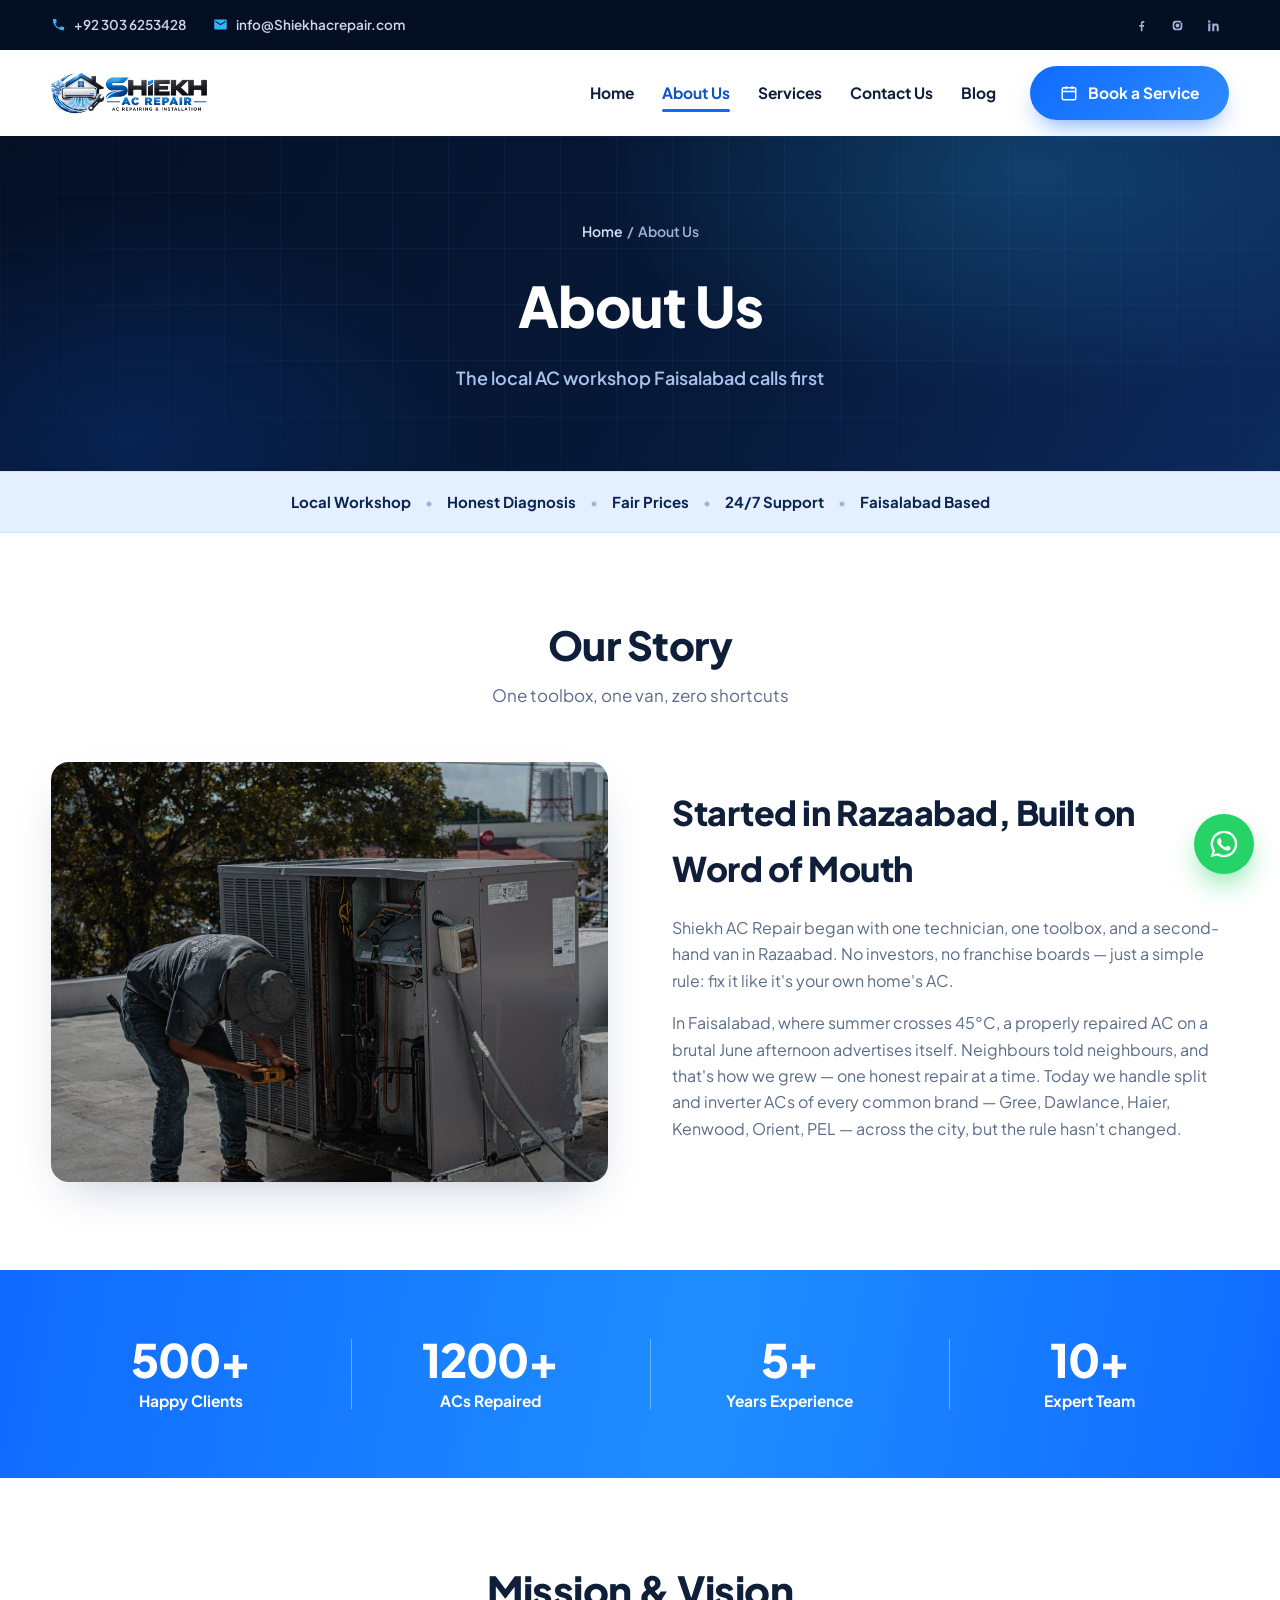
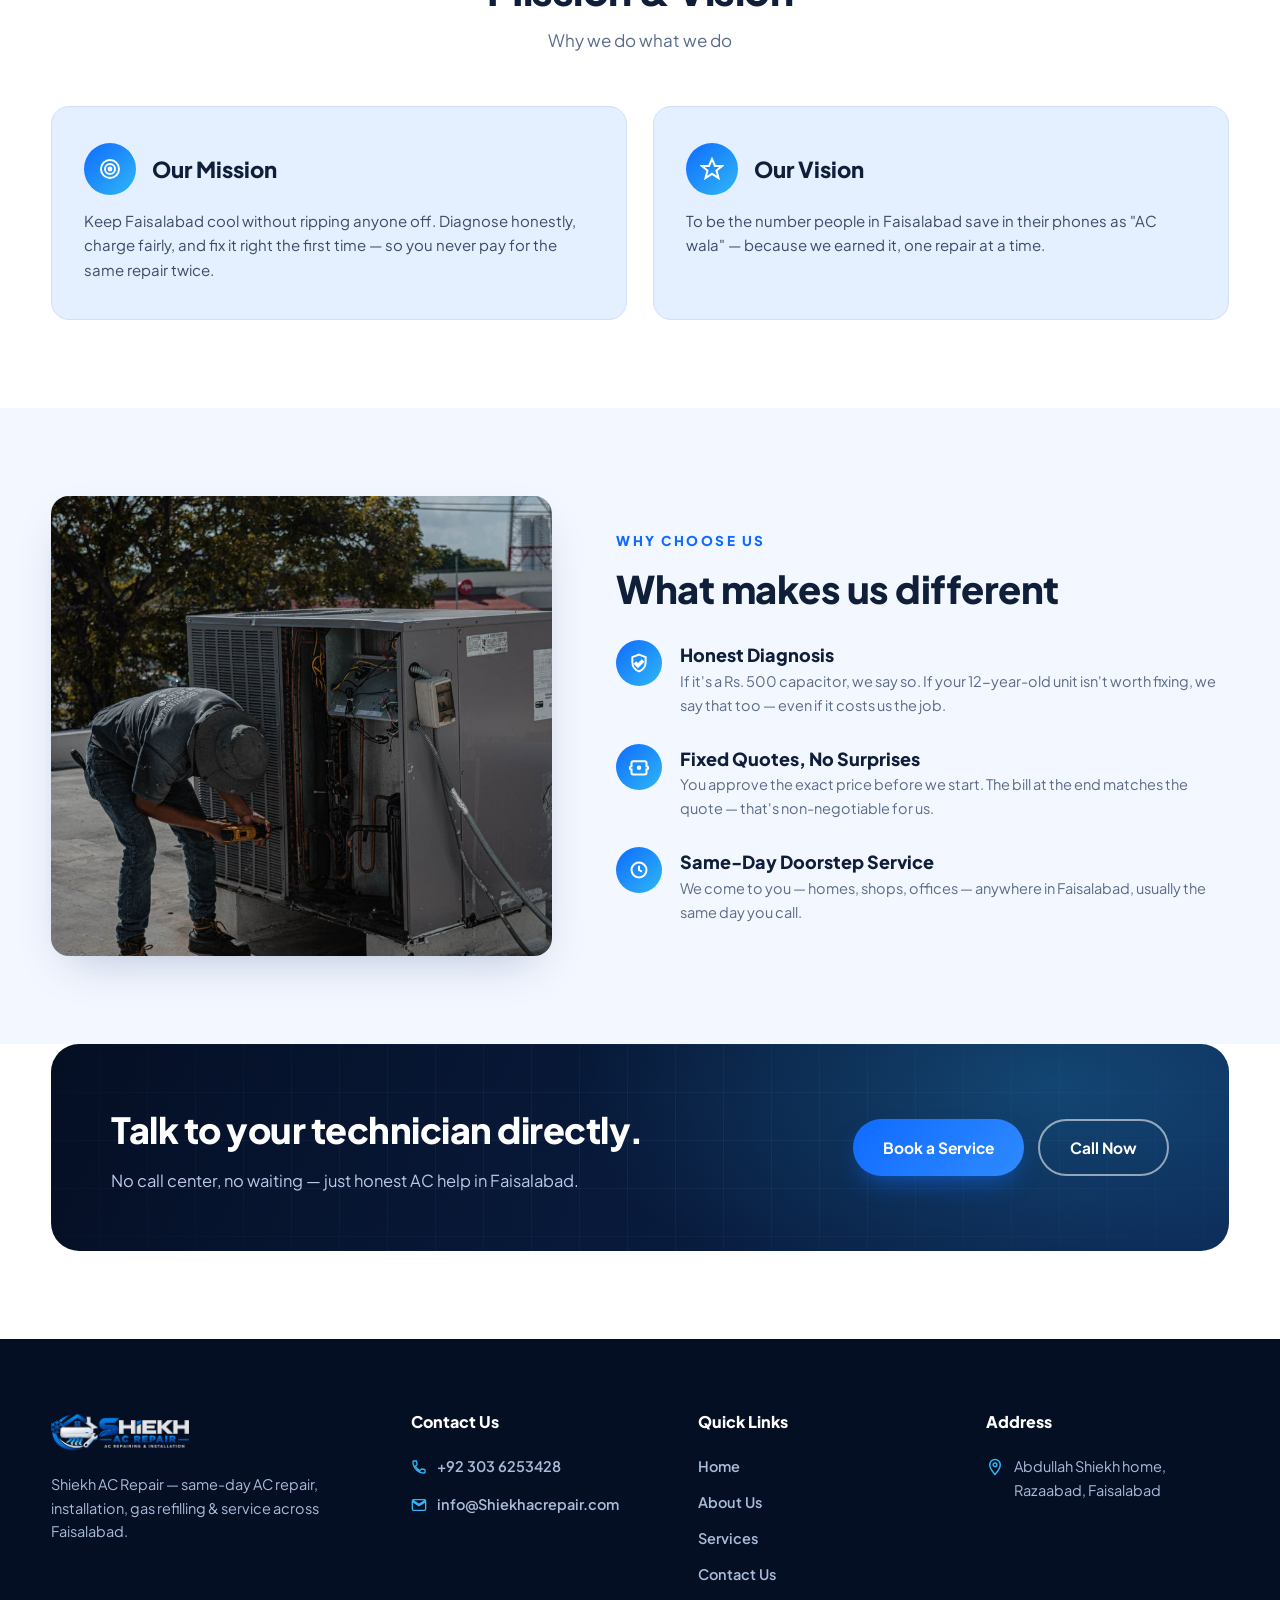
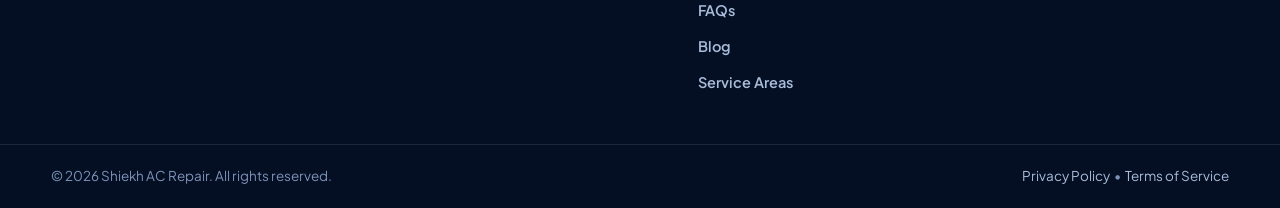
==== about.html @ 2d91a0ac "first commit" ====
<!DOCTYPE html>
<html lang="en">
<head>
  <meta charset="UTF-8">
  <meta name="viewport" content="width=device-width, initial-scale=1.0">
  <title>About Us – Trusted AC Repair Technicians in Faisalabad</title>
  <meta name="description" content="Shiekh AC Repair is a local AC workshop in Razaabad, Faisalabad — 5+ years of honest AC repair, installation, gas refilling & service. Meet your technicians.">
  <meta property="og:title" content="About Us – Shiekh AC Repair, Faisalabad">
  <meta property="og:description" content="A local AC workshop in Razaabad, Faisalabad. Honest diagnosis, fair prices, same-day AC repair & installation.">
  <meta property="og:type" content="website">
  <link rel="icon" type="image/png" href="assets/logo/favicon.png">
  <link rel="preconnect" href="https://fonts.googleapis.com">
  <link rel="preconnect" href="https://fonts.gstatic.com" crossorigin>
  <link href="https://fonts.googleapis.com/css2?family=Plus+Jakarta+Sans:wght@400;500;600;700;800&display=swap" rel="stylesheet">
  <link rel="stylesheet" href="assets/css/style.css">
</head>
<body>

<div class="topbar">
  <div class="container topbar-inner">
    <div class="topbar-contact">
      <a href="tel:+923036253428">
        <svg viewBox="0 0 24 24"><path d="M6.6 10.8c1.4 2.8 3.8 5.2 6.6 6.6l2.2-2.2c.3-.3.7-.4 1-.2 1.1.4 2.3.6 3.6.6.6 0 1 .4 1 1V20c0 .6-.4 1-1 1C10.6 21 3 13.4 3 4c0-.6.4-1 1-1h3.5c.6 0 1 .4 1 1 0 1.2.2 2.4.6 3.6.1.3 0 .7-.2 1l-2.3 2.2z"/></svg>
        +92 303 6253428
      </a>
      <a href="mailto:info@Shiekhacrepair.com">
        <svg viewBox="0 0 24 24"><path d="M20 4H4c-1.1 0-2 .9-2 2v12c0 1.1.9 2 2 2h16c1.1 0 2-.9 2-2V6c0-1.1-.9-2-2-2zm0 4l-8 5-8-5V6l8 5 8-5v2z"/></svg>
        info@Shiekhacrepair.com
      </a>
    </div>
    <div class="topbar-social">
      <a href="#" aria-label="Facebook"><svg viewBox="0 0 24 24"><path d="M13.5 21v-7h2.4l.4-3h-2.8V9.1c0-.9.3-1.5 1.6-1.5h1.3V4.9c-.3 0-1.1-.1-2-.1-2 0-3.4 1.2-3.4 3.5V11H8.5v3H11v7h2.5z"/></svg></a>
      <a href="#" aria-label="Instagram"><svg viewBox="0 0 24 24"><path d="M12 8.8A3.2 3.2 0 1 0 12 15.2 3.2 3.2 0 0 0 12 8.8zm0-2.1a5.3 5.3 0 1 1 0 10.6 5.3 5.3 0 0 1 0-10.6zm6.8-.1a1.2 1.2 0 1 1-2.4 0 1.2 1.2 0 0 1 2.4 0zM12 4.2c-2.5 0-2.8 0-3.8.1-1 .1-1.9.4-2.6 1.2-.7.7-1.1 1.6-1.2 2.6-.1 1-.1 1.3-.1 3.8s0 2.8.1 3.8c.1 1 .4 1.9 1.2 2.6.7.7 1.6 1.1 2.6 1.2 1 .1 1.3.1 3.8.1s2.8 0 3.8-.1c1-.1 1.9-.4 2.6-1.2.7-.7 1.1-1.6 1.2-2.6.1-1 .1-1.3.1-3.8s0-2.8-.1-3.8c-.1-1-.4-1.9-1.2-2.6-.7-.7-1.6-1.1-2.6-1.2-1-.1-1.3-.1-3.8-.1z"/></svg></a>
      <a href="#" aria-label="LinkedIn"><svg viewBox="0 0 24 24"><path d="M6.9 8.6H3.6V21h3.3V8.6zM5.2 3.5a2 2 0 1 0 0 4 2 2 0 0 0 0-4zM20.4 13.4c0-3.2-1.7-4.7-4-4.7-1.8 0-2.7 1-3.1 1.7V8.6h-3.3V21h3.3v-6.6c0-1.6.8-2.5 2-2.5s1.9.9 1.9 2.5V21h3.2v-7.6z"/></svg></a>
    </div>
  </div>
</div>

<header class="site-header">
  <div class="container header-inner">
    <a class="brand" href="index.html" aria-label="Shiekh AC Repair — home">
      <img src="assets/logo/logo-header.png" alt="Shiekh AC Repair — AC Repairing & Installation">
    </a>
    <nav class="main-nav" id="mainNav" aria-label="Main navigation">
      <a class="nav-link" href="index.html">Home</a>
      <a class="nav-link active" href="about.html">About Us</a>
      <a class="nav-link" href="services.html">Services</a>
      <a class="nav-link" href="contact.html">Contact Us</a>
      <a class="nav-link" href="blog.html">Blog</a>
      <a class="btn btn-primary nav-cta" href="contact.html">
        <svg viewBox="0 0 24 24" fill="none" stroke="currentColor" stroke-width="2"><rect x="3" y="5" width="18" height="16" rx="2"/><path d="M8 3v4M16 3v4M3 10h18"/></svg>
        Book a Service
      </a>
    </nav>
    <button class="nav-toggle" id="navToggle" aria-label="Open menu"><span></span><span></span><span></span></button>
  </div>
</header>

<!-- ======= Page hero ======= -->
<section class="page-hero">
  <div class="container page-hero-inner">
    <p class="breadcrumb"><a href="index.html">Home</a> &nbsp;/&nbsp; About Us</p>
    <h1>About Us</h1>
    <p class="page-hero-sub">The local AC workshop Faisalabad calls first</p>
  </div>
</section>

<div class="trust-strip">
  <div class="container trust-inner">
    Local Workshop <span class="trust-dot">•</span> Honest Diagnosis <span class="trust-dot">•</span> Fair Prices <span class="trust-dot">•</span> 24/7 Support <span class="trust-dot">•</span> Faisalabad Based
  </div>
</div>

<!-- ======= Our story ======= -->
<section class="section">
  <div class="container">
    <div class="section-head reveal">
      <h2>Our Story</h2>
      <p>One toolbox, one van, zero shortcuts</p>
    </div>
    <div class="story-grid">
      <div class="story-media reveal">
        <img src="assets/img/about-tech.jpg" alt="Shiekh AC Repair technician at work in Faisalabad">
      </div>
      <div class="story-copy reveal">
        <h3>Started in Razaabad, Built on Word of Mouth</h3>
        <p>Shiekh AC Repair began with one technician, one toolbox, and a second-hand van in Razaabad. No investors, no franchise boards — just a simple rule: fix it like it's your own home's AC.</p>
        <p>In Faisalabad, where summer crosses 45°C, a properly repaired AC on a brutal June afternoon advertises itself. Neighbours told neighbours, and that's how we grew — one honest repair at a time. Today we handle split and inverter ACs of every common brand — Gree, Dawlance, Haier, Kenwood, Orient, PEL — across the city, but the rule hasn't changed.</p>
      </div>
    </div>
  </div>
</section>

<!-- ======= Stats ======= -->
<!-- PLACEHOLDER: replace these numbers with your real business stats before publishing -->
<section class="stats-band">
  <div class="container stats-grid">
    <div class="stat reveal"><div class="stat-num">500+</div><div class="stat-label">Happy Clients</div></div>
    <div class="stat reveal"><div class="stat-num">1200+</div><div class="stat-label">ACs Repaired</div></div>
    <div class="stat reveal"><div class="stat-num">5+</div><div class="stat-label">Years Experience</div></div>
    <div class="stat reveal"><div class="stat-num">10+</div><div class="stat-label">Expert Team</div></div>
  </div>
</section>

<!-- ======= Mission & Vision ======= -->
<section class="section">
  <div class="container">
    <div class="section-head reveal">
      <h2>Mission &amp; Vision</h2>
      <p>Why we do what we do</p>
    </div>
    <div class="mv-grid">
      <div class="mv-card reveal">
        <div class="mv-head">
          <div class="mv-icon"><svg viewBox="0 0 24 24"><circle cx="12" cy="12" r="9"/><circle cx="12" cy="12" r="5"/><circle cx="12" cy="12" r="1.4" fill="#fff"/></svg></div>
          <h3>Our Mission</h3>
        </div>
        <p>Keep Faisalabad cool without ripping anyone off. Diagnose honestly, charge fairly, and fix it right the first time — so you never pay for the same repair twice.</p>
      </div>
      <div class="mv-card reveal">
        <div class="mv-head">
          <div class="mv-icon"><svg viewBox="0 0 24 24"><path d="M12 2l3 7h7l-5.5 4.5L18.5 21 12 16.8 5.5 21l2-7.5L2 9h7l3-7z"/></svg></div>
          <h3>Our Vision</h3>
        </div>
        <p>To be the number people in Faisalabad save in their phones as "AC wala" — because we earned it, one repair at a time.</p>
      </div>
    </div>
  </div>
</section>

<!-- ======= Why choose us ======= -->
<section class="section section-ice" style="padding-top:0">
  <div class="container" style="padding-top:88px">
    <div class="why-grid">
      <div class="why-media reveal">
        <img src="assets/img/why-choose.jpg" alt="AC technician mounting an indoor unit in Faisalabad">
      </div>
      <div class="reveal">
        <span class="eyebrow">Why Choose Us</span>
        <h2 style="font-size:clamp(28px,3.2vw,38px);font-weight:800;letter-spacing:-.5px;line-height:1.25">What makes us different</h2>
        <div class="why-list">
          <div class="why-item">
            <div class="tick"><svg viewBox="0 0 24 24"><path d="M12 2l8 3v6c0 5-3.4 9.4-8 11-4.6-1.6-8-6-8-11V5l8-3zm-1.2 14.5l6-6-1.4-1.4-4.6 4.6-2.2-2.2-1.4 1.4 3.6 3.6z"/></svg></div>
            <div><h4>Honest Diagnosis</h4><p>If it's a Rs. 500 capacitor, we say so. If your 12-year-old unit isn't worth fixing, we say that too — even if it costs us the job.</p></div>
          </div>
          <div class="why-item">
            <div class="tick"><svg viewBox="0 0 24 24"><path d="M21 11V7a2 2 0 0 0-2-2H5a2 2 0 0 0-2 2v4a2 2 0 0 0 0 4v4a2 2 0 0 0 2 2h14a2 2 0 0 0 2-2v-4a2 2 0 0 0 0-4zm-9 3.5A1.5 1.5 0 1 1 13.5 13 1.5 1.5 0 0 1 12 14.5z"/></svg></div>
            <div><h4>Fixed Quotes, No Surprises</h4><p>You approve the exact price before we start. The bill at the end matches the quote — that's non-negotiable for us.</p></div>
          </div>
          <div class="why-item">
            <div class="tick"><svg viewBox="0 0 24 24"><circle cx="12" cy="12" r="9"/><path d="M12 7v5l3.5 2"/></svg></div>
            <div><h4>Same-Day Doorstep Service</h4><p>We come to you — homes, shops, offices — anywhere in Faisalabad, usually the same day you call.</p></div>
          </div>
        </div>
      </div>
    </div>
  </div>
</section>

<!-- ======= CTA ======= -->
<section class="section" style="padding-top:0">
  <div class="container">
    <div class="cta-band reveal">
      <div class="cta-inner">
        <div>
          <h2>Talk to your technician directly.</h2>
          <p>No call center, no waiting — just honest AC help in Faisalabad.</p>
        </div>
        <div class="cta-actions">
          <a class="btn btn-primary" href="contact.html">Book a Service</a>
          <a class="btn btn-outline" href="tel:+923036253428">Call Now</a>
        </div>
      </div>
    </div>
  </div>
</section>

<!-- ======= Footer ======= -->
<footer class="site-footer">
  <div class="container footer-grid">
    <div class="footer-brand">
      <img src="assets/logo/logo-footer.png" alt="Shiekh AC Repair">
      <p>Shiekh AC Repair — same-day AC repair, installation, gas refilling &amp; service across Faisalabad.</p>
    </div>
    <div>
      <h4>Contact Us</h4>
      <div class="footer-contact">
        <a href="tel:+923036253428"><svg viewBox="0 0 24 24"><path d="M6.6 10.8c1.4 2.8 3.8 5.2 6.6 6.6l2.2-2.2c.3-.3.7-.4 1-.2 1.1.4 2.3.6 3.6.6.6 0 1 .4 1 1V20c0 .6-.4 1-1 1C10.6 21 3 13.4 3 4c0-.6.4-1 1-1h3.5c.6 0 1 .4 1 1 0 1.2.2 2.4.6 3.6.1.3 0 .7-.2 1l-2.3 2.2z"/></svg>+92 303 6253428</a>
        <a href="mailto:info@Shiekhacrepair.com"><svg viewBox="0 0 24 24"><path d="M20 4H4c-1.1 0-2 .9-2 2v12c0 1.1.9 2 2 2h16c1.1 0 2-.9 2-2V6c0-1.1-.9-2-2-2zm0 4l-8 5-8-5V6l8 5 8-5v2z"/></svg>info@Shiekhacrepair.com</a>
      </div>
    </div>
    <div>
      <h4>Quick Links</h4>
      <div class="footer-links">
        <a href="index.html">Home</a>
        <a href="about.html">About Us</a>
        <a href="services.html">Services</a>
        <a href="contact.html">Contact Us</a>
        <a href="faqs.html">FAQs</a>
        <a href="blog.html">Blog</a>
        <a href="service-areas.html">Service Areas</a>
      </div>
    </div>
    <div>
      <h4>Address</h4>
      <div class="footer-addr">
        <svg viewBox="0 0 24 24"><path d="M12 2C8.1 2 5 5.1 5 9c0 5.2 7 13 7 13s7-7.8 7-13c0-3.9-3.1-7-7-7zm0 9.5A2.5 2.5 0 1 1 12 6.5a2.5 2.5 0 0 1 0 5z"/></svg>
        <span>Abdullah Shiekh home,<br>Razaabad, Faisalabad</span>
      </div>
    </div>
  </div>
  <div class="footer-bottom">
    <div class="container">
      <span>© <span id="year">2026</span> Shiekh AC Repair. All rights reserved.</span>
      <span><a href="#">Privacy Policy</a> &nbsp;•&nbsp; <a href="#">Terms of Service</a></span>
    </div>
  </div>
  <a class="whatsapp-float" href="https://wa.me/923036253428?text=Hello%20Shiekh%20AC%20Repair%2C%20I%20need%20AC%20service." target="_blank" rel="noopener" aria-label="Chat on WhatsApp">
    <svg viewBox="0 0 24 24"><path d="M12 2a10 10 0 0 0-8.6 15.1L2 22l5-1.3A10 10 0 1 0 12 2zm0 18.2a8.2 8.2 0 0 1-4.2-1.1l-.3-.2-3 .8.8-2.9-.2-.3A8.2 8.2 0 1 1 12 20.2zm4.6-6.1c-.3-.1-1.5-.7-1.7-.8-.2-.1-.4-.1-.6.1-.2.3-.6.8-.8 1-.1.2-.3.2-.5.1a6.7 6.7 0 0 1-3.3-2.9c-.3-.4 0-.5.1-.7l.4-.5c.1-.2.1-.3 0-.5l-.8-1.9c-.2-.5-.4-.4-.6-.4h-.5c-.2 0-.5.2-.7.5-.9.9-1.1 2.2-.2 3.9a11.6 11.6 0 0 0 4.5 4.2c1.7.8 2.4.9 3.2.7.5-.1 1.5-.6 1.7-1.2.2-.6.2-1.1.1-1.2 0-.1-.2-.2-.5-.3z"/></svg>
  </a>
</footer>

<script src="assets/js/main.js"></script>
</body>
</html>
---- assets/css/style.css ----
/* ============================================================
   Shiekh AC Repair — main stylesheet
   Theme: deep navy + bright blue, professional HVAC look
   ============================================================ */
:root{
  --navy-950:#050f24;
  --navy-900:#071a3a;
  --navy-800:#0b2450;
  --navy-700:#123063;
  --blue:#0f6bff;
  --blue-dark:#0a53c9;
  --blue-darker:#08409c;
  --cyan:#2fb7f5;
  --ice:#e4efff;
  --ice-2:#f3f7ff;
  --text:#0f1f3a;
  --muted:#5b6c89;
  --line:#dbe6f7;
  --green:#1fae53;
  --green-dark:#178a41;
  --white:#ffffff;
  --radius:18px;
  --radius-sm:12px;
  --shadow:0 18px 45px -18px rgba(10,40,100,.28);
  --shadow-sm:0 10px 28px -12px rgba(10,40,100,.18);
  --font:'Plus Jakarta Sans',-apple-system,BlinkMacSystemFont,'Segoe UI',Roboto,Arial,sans-serif;
}
*{margin:0;padding:0;box-sizing:border-box}
html{scroll-behavior:smooth}
body{
  font-family:var(--font);
  color:var(--text);
  background:var(--white);
  line-height:1.65;
  font-size:16px;
  -webkit-font-smoothing:antialiased;
}
img{max-width:100%;display:block}
a{text-decoration:none;color:inherit}
ul{list-style:none}
.container{width:min(1180px,92%);margin:0 auto}
section{position:relative}

/* ---------- Buttons ---------- */
.btn{
  display:inline-flex;align-items:center;justify-content:center;gap:10px;
  font-weight:700;font-size:15.5px;
  padding:14px 30px;border-radius:999px;border:0;cursor:pointer;
  transition:transform .18s ease,box-shadow .18s ease,background .18s ease;
  white-space:nowrap;
}
.btn svg{width:18px;height:18px;flex:none}
.btn-primary{
  background:linear-gradient(135deg,var(--blue),#2f8bff);
  color:#fff;box-shadow:0 12px 26px -10px rgba(15,107,255,.65);
}
.btn-primary:hover{transform:translateY(-2px);box-shadow:0 16px 32px -10px rgba(15,107,255,.7)}
.btn-outline{
  background:transparent;color:#fff;
  border:2px solid rgba(255,255,255,.55);
}
.btn-outline:hover{border-color:#fff;background:rgba(255,255,255,.08)}
.btn-green{
  background:linear-gradient(135deg,#25c05c,#1a9e4b);color:#fff;
  box-shadow:0 12px 26px -10px rgba(31,174,83,.6);
}
.btn-green:hover{transform:translateY(-2px)}
.btn-block{width:100%}
.btn-dark{
  background:var(--navy-900);color:#fff;
  box-shadow:0 12px 26px -12px rgba(7,26,58,.7);
}
.btn-dark:hover{background:var(--navy-800);transform:translateY(-2px)}

/* ---------- Section headings ---------- */
.section{padding:88px 0}
.section-ice{background:var(--ice-2)}
.eyebrow{
  display:inline-block;color:var(--blue);font-weight:800;font-size:13.5px;
  letter-spacing:2.5px;text-transform:uppercase;margin-bottom:12px;
}
.section-head{max-width:680px;margin:0 auto 52px;text-align:center}
.section-head h2{font-size:clamp(28px,3.4vw,40px);font-weight:800;line-height:1.2;letter-spacing:-.5px}
.section-head p{color:var(--muted);margin-top:12px;font-size:17px}
.pill{
  display:inline-block;background:#dbeaff;color:var(--blue-dark);
  font-weight:800;font-size:12.5px;letter-spacing:2px;text-transform:uppercase;
  padding:8px 20px;border-radius:999px;margin-bottom:14px;
}

/* ---------- Top bar ---------- */
.topbar{background:var(--navy-950);color:#c9d6ee;font-size:13.5px}
.topbar-inner{display:flex;justify-content:space-between;align-items:center;padding:10px 0;gap:16px}
.topbar-contact{display:flex;gap:26px;flex-wrap:wrap}
.topbar-contact a{display:inline-flex;align-items:center;gap:8px;font-weight:600}
.topbar-contact a:hover{color:#fff}
.topbar-contact svg{width:15px;height:15px;fill:var(--cyan)}
.topbar-social{display:flex;gap:6px}
.topbar-social a{
  width:30px;height:30px;display:inline-flex;align-items:center;justify-content:center;
  border-radius:8px;color:#9fb3d9;transition:.18s;
}
.topbar-social a:hover{background:rgba(255,255,255,.1);color:#fff}
.topbar-social svg{width:15px;height:15px;fill:currentColor}

/* ---------- Header / nav ---------- */
.site-header{
  background:#fff;position:sticky;top:0;z-index:100;
  transition:box-shadow .25s ease;
}
.site-header.scrolled{box-shadow:0 8px 30px -12px rgba(7,26,58,.25)}
.header-inner{display:flex;align-items:center;justify-content:space-between;gap:20px;padding:16px 0}
.brand img{height:52px;width:auto}
.main-nav{display:flex;align-items:center;gap:28px}
.main-nav a.nav-link{
  font-weight:700;font-size:15.5px;color:var(--text);position:relative;padding:6px 0;
  white-space:nowrap;
}
.main-nav a.nav-link::after{
  content:"";position:absolute;left:0;bottom:0;height:3px;width:0;border-radius:3px;
  background:var(--blue);transition:width .22s ease;
}
.main-nav a.nav-link:hover::after,.main-nav a.nav-link.active::after{width:100%}
.main-nav a.nav-link.active{color:var(--blue-dark)}
.nav-cta{margin-left:6px}
.nav-toggle{display:none;background:none;border:0;cursor:pointer;flex-direction:column;gap:5px;padding:8px}
.nav-toggle span{width:26px;height:3px;border-radius:3px;background:var(--navy-900);transition:.2s}

/* ---------- Home hero ---------- */
.hero{
  background:
    radial-gradient(900px 480px at 88% 18%,rgba(47,183,245,.22),transparent 60%),
    radial-gradient(700px 500px at 8% 90%,rgba(15,107,255,.20),transparent 60%),
    linear-gradient(120deg,var(--navy-950) 0%,var(--navy-900) 55%,#0d2a5e 100%);
  color:#fff;overflow:hidden;
}
.hero::before{
  content:"";position:absolute;inset:0;opacity:.5;pointer-events:none;
  background-image:
    linear-gradient(rgba(120,170,255,.06) 1px,transparent 1px),
    linear-gradient(90deg,rgba(120,170,255,.06) 1px,transparent 1px);
  background-size:56px 56px;
  mask-image:radial-gradient(80% 90% at 50% 40%,#000 30%,transparent 100%);
}
.hero-inner{
  display:grid;grid-template-columns:1.05fr .95fr;gap:56px;align-items:center;
  padding:96px 0 90px;position:relative;
}
.hero h1{
  font-size:clamp(40px,5.2vw,66px);font-weight:800;line-height:1.08;letter-spacing:-1.5px;
}
.hero h1 .accent{
  background:linear-gradient(90deg,#6db4ff,#2fd4f5);
  -webkit-background-clip:text;background-clip:text;color:transparent;
}
.hero p.lead{color:#b9c9e8;font-size:17.5px;margin:22px 0 34px;max-width:520px}
.hero-actions{display:flex;gap:16px;flex-wrap:wrap}
.hero-media{position:relative}
.hero-media img{
  border-radius:26px;box-shadow:0 40px 90px -30px rgba(0,10,40,.8);
  border:1px solid rgba(140,190,255,.25);width:100%;height:420px;object-fit:cover;
}
.hero-badge{
  position:absolute;left:-26px;bottom:34px;background:#fff;color:var(--text);
  border-radius:16px;padding:14px 20px;box-shadow:var(--shadow);
  display:flex;align-items:center;gap:14px;
}
.hero-badge .num{
  width:52px;height:52px;border-radius:14px;flex:none;
  background:linear-gradient(135deg,var(--blue),var(--cyan));color:#fff;
  display:flex;align-items:center;justify-content:center;font-weight:800;font-size:20px;
}
.hero-badge strong{display:block;font-size:15px;line-height:1.3}
.hero-badge span{font-size:12.5px;color:var(--muted)}

/* ---------- Trust strip ---------- */
.trust-strip{background:var(--ice);border-top:1px solid #cfe0fb;border-bottom:1px solid #cfe0fb}
.trust-inner{
  display:flex;justify-content:center;align-items:center;gap:14px;flex-wrap:wrap;
  padding:18px 0;font-weight:700;font-size:15px;color:var(--navy-800);
}
.trust-inner .tick{
  width:22px;height:22px;border-radius:50%;background:var(--blue);color:#fff;
  display:inline-flex;align-items:center;justify-content:center;flex:none;
}
.trust-inner .tick svg{width:12px;height:12px;fill:none;stroke:#fff;stroke-width:3}
.trust-dot{color:#9db4d8;font-weight:400}

/* ---------- About teaser ---------- */
.about-grid{display:grid;grid-template-columns:1fr 1fr;gap:64px;align-items:center}
.about-media{position:relative}
.about-media img{border-radius:var(--radius);box-shadow:var(--shadow);height:440px;width:100%;object-fit:cover}
.exp-badge{
  position:absolute;right:-24px;top:-24px;width:128px;height:128px;border-radius:50%;
  background:#fff;border:6px solid var(--ice);
  display:flex;flex-direction:column;align-items:center;justify-content:center;
  box-shadow:var(--shadow-sm);text-align:center;
}
.exp-badge strong{font-size:30px;font-weight:800;color:var(--blue);line-height:1}
.exp-badge span{font-size:11.5px;font-weight:700;color:var(--muted);line-height:1.35;margin-top:4px}
.about-copy h2{font-size:clamp(28px,3.2vw,38px);font-weight:800;letter-spacing:-.5px;line-height:1.25;margin-bottom:18px}
.about-copy p{color:var(--muted);margin-bottom:16px}
.about-copy .btn{margin-top:14px}

/* ---------- Stats band ---------- */
.stats-band{background:linear-gradient(100deg,#0f6bff 0%,#1f8dff 55%,#0f6bff 100%)}
.stats-grid{
  display:grid;grid-template-columns:repeat(4,1fr);gap:20px;
  padding:54px 0;color:#fff;text-align:center;
}
.stat{padding:10px 18px;position:relative}
.stat + .stat::before{
  content:"";position:absolute;left:0;top:15%;height:70%;width:1px;background:rgba(255,255,255,.35);
}
.stat .stat-num{font-size:clamp(34px,3.6vw,46px);font-weight:800;letter-spacing:-1px;line-height:1.1}
.stat .stat-label{font-weight:700;font-size:15.5px;margin-top:4px}
.stat .stat-note{font-size:12px;opacity:.75;font-style:italic}

/* ---------- Service cards ---------- */
.cards-4{display:grid;grid-template-columns:repeat(4,1fr);gap:26px}
.card{
  background:#fff;border:1px solid var(--line);border-radius:var(--radius);
  overflow:hidden;box-shadow:var(--shadow-sm);
  transition:transform .22s ease,box-shadow .22s ease;
  display:flex;flex-direction:column;
}
.card:hover{transform:translateY(-8px);box-shadow:var(--shadow)}
.card-media{height:190px;overflow:hidden}
.card-media img{width:100%;height:100%;object-fit:cover;transition:transform .4s ease}
.card:hover .card-media img{transform:scale(1.06)}
.card-body{padding:26px 24px 28px;display:flex;flex-direction:column;flex:1}
.card-icon{
  width:46px;height:46px;border-radius:13px;flex:none;
  background:linear-gradient(135deg,#dbeaff,#f0f6ff);color:var(--blue);
  display:inline-flex;align-items:center;justify-content:center;margin-bottom:14px;
}
.card-icon svg{width:22px;height:22px;fill:none;stroke:currentColor;stroke-width:2}
.card h3{font-size:19px;font-weight:800;margin-bottom:10px}
.card p{color:var(--muted);font-size:14.5px;flex:1}
.card-link{
  display:inline-flex;align-items:center;gap:8px;color:var(--blue);font-weight:800;
  font-size:14.5px;margin-top:18px;
}
.card-link:hover{gap:12px}
.card-link svg{width:16px;height:16px;fill:none;stroke:currentColor;stroke-width:2.5;transition:.2s}

/* ---------- How it works ---------- */
.steps{display:grid;grid-template-columns:repeat(3,1fr);gap:30px;margin-top:10px}
.step{
  background:#fff;border:1px solid var(--line);border-radius:var(--radius);
  padding:38px 30px;text-align:center;box-shadow:var(--shadow-sm);position:relative;
}
.step-num{
  width:64px;height:64px;border-radius:50%;margin:0 auto 20px;
  background:linear-gradient(135deg,var(--blue),var(--cyan));color:#fff;
  display:flex;align-items:center;justify-content:center;
  font-size:22px;font-weight:800;box-shadow:0 12px 24px -8px rgba(15,107,255,.55);
}
.step h3{font-size:19px;font-weight:800;margin-bottom:10px}
.step p{color:var(--muted);font-size:14.5px}
.step-arrow{
  position:absolute;right:-24px;top:44%;color:#b9cdf0;z-index:2;
}
.step-arrow svg{width:30px;height:30px;fill:none;stroke:currentColor;stroke-width:2.5}
.steps .step:last-child .step-arrow{display:none}

/* ---------- Testimonials ---------- */
.testi-grid{display:grid;grid-template-columns:repeat(3,1fr);gap:26px}
.testi{
  background:#fff;border:1px solid var(--line);border-radius:var(--radius);
  padding:30px 28px;box-shadow:var(--shadow-sm);
}
.testi .stars{color:#f5a623;letter-spacing:3px;font-size:17px;margin-bottom:14px}
.testi p{color:#3c4c68;font-size:14.5px;margin-bottom:20px}
.testi-who{display:flex;align-items:center;gap:14px}
.testi-avatar{
  width:48px;height:48px;border-radius:50%;flex:none;
  background:linear-gradient(135deg,var(--blue),var(--navy-700));color:#fff;
  display:flex;align-items:center;justify-content:center;font-weight:800;font-size:15px;
}
.testi-who strong{display:block;font-size:15px}
.testi-who span{font-size:13px;color:var(--muted)}

/* ---------- CTA band ---------- */
.cta-band{
  position:relative;
  background:
    radial-gradient(800px 400px at 85% 20%,rgba(47,183,245,.25),transparent 60%),
    linear-gradient(115deg,var(--navy-950),var(--navy-800));
  color:#fff;border-radius:28px;margin:0 auto;overflow:hidden;
}
.cta-band::before{
  content:"";position:absolute;inset:0;
  background-image:
    linear-gradient(rgba(120,170,255,.07) 1px,transparent 1px),
    linear-gradient(90deg,rgba(120,170,255,.07) 1px,transparent 1px);
  background-size:48px 48px;
  mask-image:radial-gradient(75% 100% at 50% 50%,#000 20%,transparent 100%);
}
.cta-inner{
  position:relative;display:flex;align-items:center;justify-content:space-between;
  gap:32px;padding:56px 60px;flex-wrap:wrap;
}
.cta-inner h2{font-size:clamp(26px,3vw,36px);font-weight:800;letter-spacing:-.5px}
.cta-inner p{color:#b9c9e8;margin-top:8px;font-size:16.5px}
.cta-actions{display:flex;gap:14px;flex-wrap:wrap}

/* ---------- Inner page hero ---------- */
.page-hero{
  background:
    radial-gradient(700px 380px at 80% 10%,rgba(47,183,245,.22),transparent 60%),
    radial-gradient(600px 400px at 10% 90%,rgba(15,107,255,.18),transparent 60%),
    linear-gradient(120deg,var(--navy-950),var(--navy-900) 60%,#0d2a5e);
  color:#fff;text-align:center;overflow:hidden;
}
.page-hero::before{
  content:"";position:absolute;inset:0;
  background-image:
    linear-gradient(rgba(120,170,255,.06) 1px,transparent 1px),
    linear-gradient(90deg,rgba(120,170,255,.06) 1px,transparent 1px);
  background-size:56px 56px;
  mask-image:radial-gradient(80% 90% at 50% 40%,#000 30%,transparent 100%);
}
.page-hero-inner{position:relative;padding:84px 0 78px}
.breadcrumb{color:#9db4d8;font-size:14px;font-weight:600;margin-bottom:16px}
.breadcrumb a{color:#cfe0ff}
.breadcrumb a:hover{color:#fff}
.page-hero h1{font-size:clamp(38px,4.6vw,56px);font-weight:800;letter-spacing:-1px}
.page-hero-sub{color:#a9c2ec;font-size:18px;margin-top:12px;font-weight:600}

/* ---------- Story / mission / why ---------- */
.story-grid{display:grid;grid-template-columns:1fr 1fr;gap:64px;align-items:center}
.story-media img{border-radius:var(--radius);box-shadow:var(--shadow);height:420px;width:100%;object-fit:cover}
.story-copy h3{font-size:clamp(26px,2.8vw,34px);font-weight:800;letter-spacing:-.5px;margin-bottom:18px}
.story-copy p{color:var(--muted);margin-bottom:16px}
.mv-grid{display:grid;grid-template-columns:1fr 1fr;gap:26px;margin-top:10px}
.mv-card{background:var(--ice);border:1px solid #cfe0fb;border-radius:var(--radius);padding:36px 32px}
.mv-card .mv-head{display:flex;align-items:center;gap:16px;margin-bottom:14px}
.mv-icon{
  width:52px;height:52px;border-radius:50%;flex:none;
  background:linear-gradient(135deg,var(--blue),var(--cyan));color:#fff;
  display:flex;align-items:center;justify-content:center;
}
.mv-icon svg{width:24px;height:24px;fill:none;stroke:#fff;stroke-width:2}
.mv-card h3{font-size:22px;font-weight:800}
.mv-card p{color:#3c4c68;font-size:15px}
.why-grid{display:grid;grid-template-columns:.9fr 1.1fr;gap:64px;align-items:center}
.why-media img{border-radius:var(--radius);box-shadow:var(--shadow);height:460px;width:100%;object-fit:cover}
.why-list{display:flex;flex-direction:column;gap:26px;margin-top:28px}
.why-item{display:flex;gap:18px;align-items:flex-start}
.why-item .tick{
  width:46px;height:46px;border-radius:50%;flex:none;
  background:linear-gradient(135deg,var(--blue),var(--cyan));color:#fff;
  display:flex;align-items:center;justify-content:center;
}
.why-item .tick svg{width:20px;height:20px;fill:none;stroke:#fff;stroke-width:2.4}
.why-item h4{font-size:18px;font-weight:800}
.why-item p{color:var(--muted);font-size:14.5px}
.why-2col{display:grid;grid-template-columns:1fr 1fr;gap:26px;margin-top:28px}

/* ---------- Dark info band ---------- */
.dark-band{
  background:
    radial-gradient(700px 380px at 85% 15%,rgba(47,183,245,.2),transparent 60%),
    linear-gradient(115deg,var(--navy-950),var(--navy-800));
  color:#fff;text-align:center;
}
.dark-band-inner{padding:76px 0;position:relative}
.dark-band h2{font-size:clamp(28px,3.4vw,42px);font-weight:800;letter-spacing:-.5px;max-width:760px;margin:0 auto}
.dark-band p{color:#a9c2ec;margin-top:14px;max-width:640px;margin-left:auto;margin-right:auto;font-size:16.5px}

/* ---------- Contact ---------- */
.contact-grid{display:grid;grid-template-columns:1fr 1fr;gap:36px;align-items:start}
.form-card{
  background:#fff;border:1px solid var(--line);border-radius:22px;
  padding:42px 38px;box-shadow:var(--shadow);
}
.form-card h2{font-size:28px;font-weight:800;margin-bottom:26px;letter-spacing:-.5px}
.field{margin-bottom:20px}
.field label{display:block;font-weight:700;font-size:14.5px;margin-bottom:8px}
.field input,.field select,.field textarea{
  width:100%;padding:14px 16px;border:1.5px solid var(--line);border-radius:12px;
  font-family:var(--font);font-size:15px;color:var(--text);background:#fbfdff;
  transition:border-color .18s,box-shadow .18s;
}
.field input:focus,.field select:focus,.field textarea:focus{
  outline:none;border-color:var(--blue);box-shadow:0 0 0 4px rgba(15,107,255,.12);
}
.field textarea{min-height:130px;resize:vertical}
.info-stack{display:flex;flex-direction:column;gap:22px}
.info-card{
  background:#fff;border:1px solid var(--line);border-radius:var(--radius);
  padding:26px 28px;box-shadow:var(--shadow-sm);
  display:flex;gap:20px;align-items:center;
  transition:transform .2s ease;
}
.info-card:hover{transform:translateY(-4px)}
.info-icon{
  width:64px;height:64px;border-radius:50%;flex:none;
  background:linear-gradient(135deg,var(--blue),#2f8bff);color:#fff;
  display:flex;align-items:center;justify-content:center;
  box-shadow:0 12px 24px -8px rgba(15,107,255,.5);
}
.info-icon svg{width:26px;height:26px;fill:none;stroke:#fff;stroke-width:2}
.info-card h3{font-size:18px;font-weight:800;margin-bottom:4px}
.info-card p,.info-card a{color:#3c4c68;font-size:16px;font-weight:600}
.info-card a:hover{color:var(--blue)}
.map-wrap{
  margin-top:44px;border-radius:22px;overflow:hidden;position:relative;
  box-shadow:var(--shadow);border:1px solid var(--line);
}
.map-wrap iframe,.map-wrap img{width:100%;height:380px;border:0;display:block;object-fit:cover}
.map-wrap a{display:block}
.map-label{
  position:absolute;left:28px;top:28px;background:rgba(255,255,255,.96);
  border-radius:16px;padding:18px 24px;box-shadow:var(--shadow-sm);
}
.map-label .pill{margin-bottom:8px}
.map-label strong{font-size:20px;font-weight:800;display:block}

/* ---------- FAQ ---------- */
.faq-list{max-width:820px;margin:0 auto;display:flex;flex-direction:column;gap:18px}
.faq-item{
  background:#fff;border:1.5px solid var(--line);border-radius:16px;
  box-shadow:var(--shadow-sm);overflow:hidden;transition:border-color .2s,box-shadow .2s;
}
.faq-item.open{border-color:var(--blue);box-shadow:var(--shadow)}
.faq-q{
  width:100%;background:none;border:0;cursor:pointer;text-align:left;
  display:flex;align-items:center;gap:18px;padding:22px 26px;
  font-family:var(--font);font-size:17.5px;font-weight:800;color:var(--text);
}
.faq-icon{
  width:40px;height:40px;border-radius:50%;flex:none;
  background:linear-gradient(135deg,var(--blue),var(--cyan));color:#fff;
  display:flex;align-items:center;justify-content:center;font-size:22px;font-weight:700;
  transition:transform .25s ease;line-height:1;
}
.faq-item.open .faq-icon{transform:rotate(180deg)}
.faq-a{max-height:0;overflow:hidden;transition:max-height .32s ease}
.faq-a-inner{margin:0 26px 24px;background:var(--ice);border-radius:12px;padding:20px 24px}
.faq-a p{color:#3c4c68;font-size:15.5px}

/* ---------- Footer ---------- */
.site-footer{background:var(--navy-950);color:#a9bcd9;margin-top:0}
.footer-grid{
  display:grid;grid-template-columns:1.3fr 1fr 1fr 1fr;gap:44px;
  padding:70px 0 50px;
}
.footer-brand img{height:46px;width:auto;margin-bottom:18px}
.footer-brand p{font-size:14.5px;max-width:280px}
.site-footer h4{color:#fff;font-size:16px;font-weight:800;margin-bottom:20px}
.footer-contact{display:flex;flex-direction:column;gap:14px;font-size:14.5px}
.footer-contact a{display:inline-flex;align-items:center;gap:10px;font-weight:600}
.footer-contact a:hover{color:#fff}
.footer-contact svg{width:16px;height:16px;fill:none;stroke:var(--cyan);stroke-width:2}
.footer-links{display:flex;flex-direction:column;gap:12px;font-size:14.5px;font-weight:600}
.footer-links a:hover{color:#fff}
.footer-addr{display:flex;gap:10px;font-size:14.5px;align-items:flex-start}
.footer-addr svg{width:18px;height:18px;fill:none;stroke:var(--cyan);stroke-width:2;flex:none;margin-top:3px}
.footer-bottom{border-top:1px solid rgba(255,255,255,.1)}
.footer-bottom .container{
  padding:20px 0;display:flex;justify-content:space-between;gap:12px;flex-wrap:wrap;
  font-size:13.5px;color:#7e93b8;
}
.footer-bottom a{color:#a9bcd9}
.footer-bottom a:hover{color:#fff}
.whatsapp-float{
  position:fixed;right:26px;bottom:26px;z-index:90;
  width:60px;height:60px;border-radius:50%;
  background:#25d366;display:flex;align-items:center;justify-content:center;
  box-shadow:0 14px 30px -8px rgba(37,211,102,.7);
  transition:transform .2s ease;
}
.whatsapp-float:hover{transform:scale(1.08)}
.whatsapp-float svg{width:32px;height:32px;fill:#fff}

/* ---------- Form notices (WordPress contact form) ---------- */
.form-notice{
  border-radius:12px;padding:16px 20px;font-weight:600;font-size:15px;margin-bottom:22px;
}
.form-notice.success{background:#e5f8ec;border:1.5px solid #34c26a;color:#14663a}
.form-notice.error{background:#fdecec;border:1.5px solid #e5605c;color:#8f2320}

/* ---------- Reveal on scroll ---------- */
body.js .reveal{opacity:0;transform:translateY(26px);transition:opacity .6s ease,transform .6s ease}
body.js .reveal.in{opacity:1;transform:none}

/* ---------- Responsive ---------- */
@media(max-width:1100px){
  .main-nav{gap:20px}
  .main-nav a.nav-link{font-size:14px}
  .brand img{height:46px}
  .nav-cta{font-size:14px;padding:12px 20px}
}
@media(max-width:1024px){
  .hero-inner{gap:36px}
  .hero-media img{height:340px}
  .cards-4{grid-template-columns:repeat(2,1fr)}
  .testi-grid{grid-template-columns:repeat(2,1fr)}
  .testi-grid .testi:last-child{grid-column:1/-1}
  .footer-grid{grid-template-columns:1fr 1fr}
}
@media(max-width:860px){
  .section{padding:64px 0}
  .main-nav{
    position:fixed;inset:0 0 0 auto;width:min(320px,84vw);background:#fff;
    flex-direction:column;align-items:flex-start;gap:6px;
    padding:90px 34px 34px;box-shadow:-20px 0 60px rgba(7,26,58,.2);
    transform:translateX(105%);transition:transform .3s ease;z-index:99;
  }
  .main-nav.open{transform:none}
  .main-nav a.nav-link{font-size:18px;padding:10px 0;width:100%}
  .nav-cta{margin:18px 0 0;width:100%}
  .nav-toggle{display:flex;z-index:100;position:relative}
  .nav-toggle.open span:nth-child(1){transform:translateY(8px) rotate(45deg)}
  .nav-toggle.open span:nth-child(2){opacity:0}
  .nav-toggle.open span:nth-child(3){transform:translateY(-8px) rotate(-45deg)}
  .hero-inner{grid-template-columns:1fr;padding:70px 0 64px}
  .hero-media img{height:300px}
  .hero-badge{left:12px}
  .about-grid,.story-grid,.why-grid,.contact-grid{grid-template-columns:1fr;gap:40px}
  .about-media img,.story-media img{height:320px}
  .why-media img{height:340px}
  .exp-badge{right:12px;top:-20px}
  .stats-grid{grid-template-columns:repeat(2,1fr);gap:8px;padding:44px 0}
  .stat:nth-child(3)::before{display:none}
  .steps{grid-template-columns:1fr}
  .step-arrow{display:none}
  .mv-grid,.why-2col{grid-template-columns:1fr}
  .cta-inner{padding:44px 34px}
  .topbar-social{display:none}
}
@media(max-width:560px){
  .cards-4,.testi-grid{grid-template-columns:1fr}
  .footer-grid{grid-template-columns:1fr;gap:34px}
  .form-card{padding:30px 24px}
  .hero-actions .btn{width:100%}
  .cta-actions .btn{width:100%}
  .map-label{left:14px;top:14px;padding:12px 16px}
  .whatsapp-float{right:16px;bottom:16px;width:54px;height:54px}
}

/* ======= SEO content helpers ======= */
.brands-line{text-align:center;margin-top:38px;color:var(--muted);font-size:16px}
.brands-line strong{color:var(--navy);font-weight:700}
.areas-line{text-align:center;margin-top:36px;color:var(--muted);font-size:15.5px;line-height:2.1}
.areas-line .pill{margin-bottom:12px}

/* ======= Blog ======= */
.blog-grid{display:grid;grid-template-columns:repeat(3,1fr);gap:28px}
.blog-card{background:#fff;border:1px solid var(--line);border-radius:20px;overflow:hidden;box-shadow:var(--shadow);display:flex;flex-direction:column;transition:transform .3s,box-shadow .3s}
.blog-card:hover{transform:translateY(-6px);box-shadow:0 24px 48px -16px rgba(15,107,255,.22)}
.blog-card .card-media img{height:200px}
.blog-date{font-size:13px;color:var(--muted);font-weight:600;margin-bottom:8px}
.blog-card h3{font-size:19px;margin-bottom:10px;line-height:1.4}
.blog-card h3 a{color:var(--navy);text-decoration:none}
.blog-card h3 a:hover{color:var(--blue)}
.post-hero{max-width:820px;margin:0 auto;text-align:center}
.post-meta{color:var(--muted);font-size:14px;font-weight:600;margin-top:14px}
.post-featured{border-radius:22px;overflow:hidden;margin:38px auto;max-width:900px;box-shadow:var(--shadow)}
.post-featured img{width:100%;height:420px;object-fit:cover;display:block}
.post-body{max-width:780px;margin:0 auto;font-size:17px;line-height:1.85;color:#33415c}
.post-body p{margin-bottom:20px}
.post-body h2{font-size:24px;color:var(--navy);margin:38px 0 14px;letter-spacing:-.3px}
.post-body ul{margin:0 0 22px 20px}
.post-body li{margin-bottom:10px}
.post-body strong{color:var(--navy)}
.post-cta{max-width:780px;margin:44px auto 0;background:linear-gradient(135deg,#eef5ff,#e3efff);border:1px solid #cfe2ff;border-radius:18px;padding:28px 30px;display:flex;align-items:center;justify-content:space-between;gap:20px;flex-wrap:wrap}
.post-cta p{margin:0;font-weight:600;color:var(--navy)}
.back-link{display:inline-flex;align-items:center;gap:8px;color:var(--blue);font-weight:700;text-decoration:none;margin-bottom:8px}
/* ======= Service areas ======= */
.areas-grid{display:grid;grid-template-columns:repeat(3,1fr);gap:22px}
.area-card{background:#fff;border:1px solid var(--line);border-radius:18px;padding:28px;box-shadow:var(--shadow)}
.area-card h3{font-size:19px;color:var(--navy);margin-bottom:10px;display:flex;align-items:center;gap:10px}
.area-card h3 .tick{width:30px;height:30px}
.area-card p{color:var(--muted);font-size:15px;line-height:1.7;margin:0}
@media(max-width:960px){.blog-grid,.areas-grid{grid-template-columns:repeat(2,1fr)}.post-featured img{height:300px}}
@media(max-width:640px){.blog-grid,.areas-grid{grid-template-columns:1fr}.post-featured img{height:220px}}
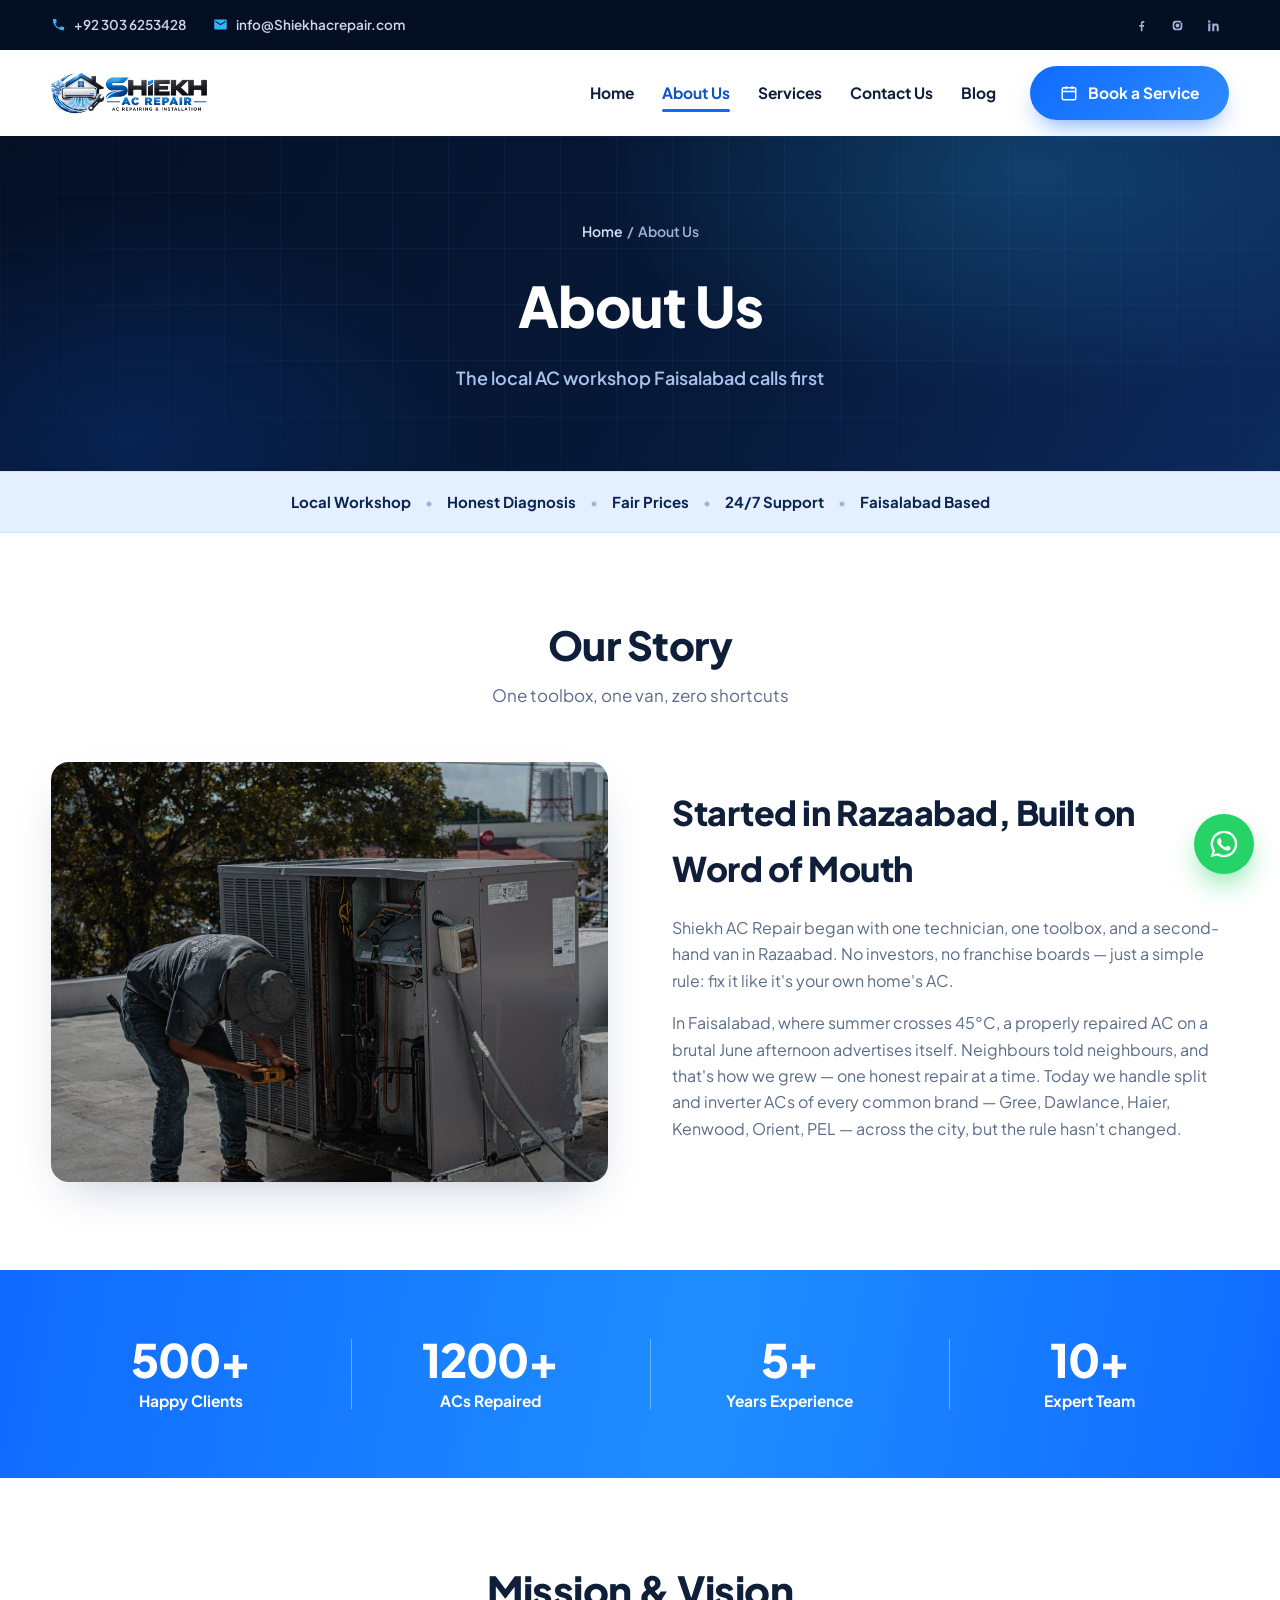
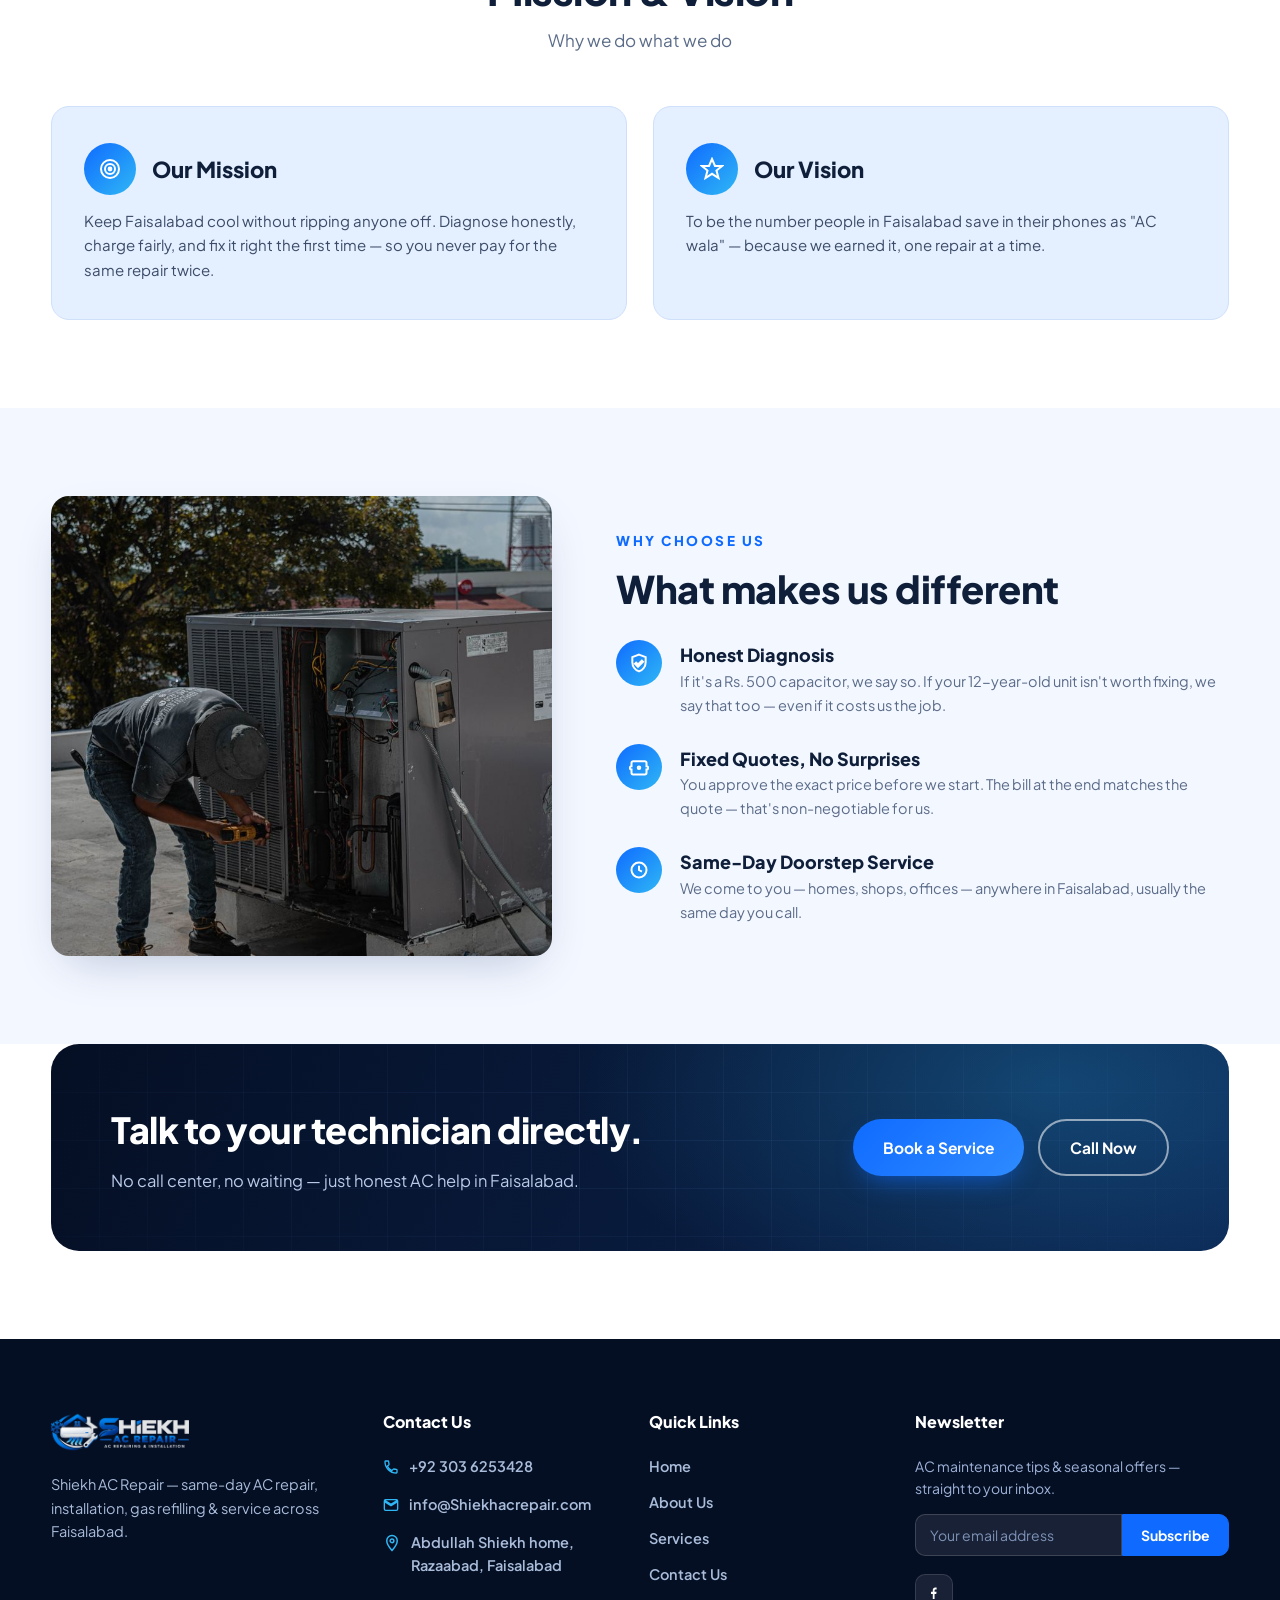
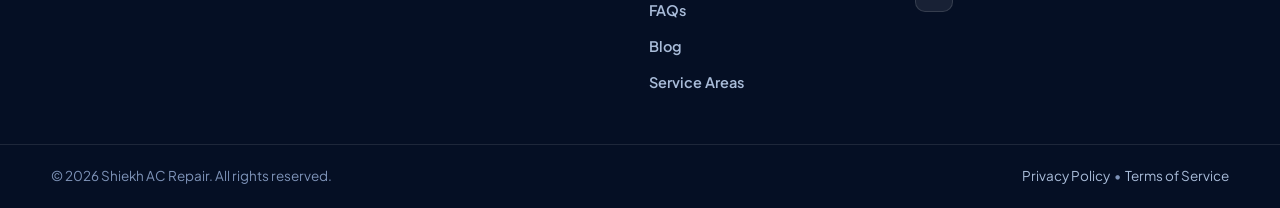
==== commit 7f1f738c: "Update" ====
--- a/about.html
+++ b/about.html
@@ -187,6 +187,7 @@
       <div class="footer-contact">
         <a href="tel:+923036253428"><svg viewBox="0 0 24 24"><path d="M6.6 10.8c1.4 2.8 3.8 5.2 6.6 6.6l2.2-2.2c.3-.3.7-.4 1-.2 1.1.4 2.3.6 3.6.6.6 0 1 .4 1 1V20c0 .6-.4 1-1 1C10.6 21 3 13.4 3 4c0-.6.4-1 1-1h3.5c.6 0 1 .4 1 1 0 1.2.2 2.4.6 3.6.1.3 0 .7-.2 1l-2.3 2.2z"/></svg>+92 303 6253428</a>
         <a href="mailto:info@Shiekhacrepair.com"><svg viewBox="0 0 24 24"><path d="M20 4H4c-1.1 0-2 .9-2 2v12c0 1.1.9 2 2 2h16c1.1 0 2-.9 2-2V6c0-1.1-.9-2-2-2zm0 4l-8 5-8-5V6l8 5 8-5v2z"/></svg>info@Shiekhacrepair.com</a>
+        <span class="footer-addr-line"><svg viewBox="0 0 24 24"><path d="M12 2C8.1 2 5 5.1 5 9c0 5.2 7 13 7 13s7-7.8 7-13c0-3.9-3.1-7-7-7zm0 9.5A2.5 2.5 0 1 1 12 6.5a2.5 2.5 0 0 1 0 5z"/></svg><span>Abdullah Shiekh home,<br>Razaabad, Faisalabad</span></span>
       </div>
     </div>
     <div>
@@ -202,10 +203,16 @@
       </div>
     </div>
     <div>
-      <h4>Address</h4>
-      <div class="footer-addr">
-        <svg viewBox="0 0 24 24"><path d="M12 2C8.1 2 5 5.1 5 9c0 5.2 7 13 7 13s7-7.8 7-13c0-3.9-3.1-7-7-7zm0 9.5A2.5 2.5 0 1 1 12 6.5a2.5 2.5 0 0 1 0 5z"/></svg>
-        <span>Abdullah Shiekh home,<br>Razaabad, Faisalabad</span>
+      <h4>Newsletter</h4>
+      <p class="footer-news-text">AC maintenance tips &amp; seasonal offers — straight to your inbox.</p>
+      <form class="footer-news-form" action="https://formsubmit.co/info@Shiekhacrepair.com" method="POST">
+        <input type="hidden" name="_subject" value="New newsletter signup — Shiekh AC Repair">
+        <input type="hidden" name="_captcha" value="false">
+        <input type="email" name="email" placeholder="Your email address" required aria-label="Email address">
+        <button type="submit">Subscribe</button>
+      </form>
+      <div class="footer-social">
+        <a href="https://facebook.com/abdullahsheikh1" target="_blank" rel="noopener" aria-label="Facebook"><svg viewBox="0 0 24 24"><path d="M13.5 21v-7h2.4l.4-3h-2.8V9.1c0-.9.3-1.5 1.6-1.5h1.3V4.9c-.3 0-1.1-.1-2-.1-2 0-3.4 1.2-3.4 3.5V11H8.5v3H11v7h2.5z"/></svg></a>
       </div>
     </div>
   </div>
--- a/assets/css/style.css
+++ b/assets/css/style.css
@@ -577,3 +577,23 @@
 .area-card p{color:var(--muted);font-size:15px;line-height:1.7;margin:0}
 @media(max-width:960px){.blog-grid,.areas-grid{grid-template-columns:repeat(2,1fr)}.post-featured img{height:300px}}
 @media(max-width:640px){.blog-grid,.areas-grid{grid-template-columns:1fr}.post-featured img{height:220px}}
+
+/* ======= Service areas cloud ======= */
+.areas-cloud{display:flex;flex-wrap:wrap;gap:12px;justify-content:center;max-width:900px;margin:0 auto}
+.area-pill{display:inline-flex;align-items:center;gap:8px;background:#fff;border:1px solid var(--line);border-radius:999px;padding:10px 20px;font-weight:600;font-size:14.5px;color:var(--navy);box-shadow:var(--shadow-sm)}
+.area-pill svg{width:14px;height:14px;fill:var(--blue);flex:none}
+
+/* ======= Footer newsletter + social ======= */
+.footer-news-text{font-size:14px;color:#9fb3d9;margin:0 0 14px;line-height:1.6}
+.footer-news-form{display:flex;margin-bottom:18px}
+.footer-news-form input{flex:1;min-width:0;background:rgba(255,255,255,.08);border:1px solid rgba(255,255,255,.16);border-radius:10px 0 0 10px;padding:11px 14px;color:#fff;font-size:14px;font-family:inherit}
+.footer-news-form input::placeholder{color:#7e93b8}
+.footer-news-form input:focus{outline:none;border-color:var(--blue)}
+.footer-news-form button{background:var(--blue);border:1px solid var(--blue);color:#fff;font-weight:700;font-size:14px;padding:11px 18px;border-radius:0 10px 10px 0;cursor:pointer;font-family:inherit;white-space:nowrap}
+.footer-news-form button:hover{background:var(--blue-dark)}
+.footer-social{display:flex;gap:10px}
+.footer-social a{width:38px;height:38px;display:inline-flex;align-items:center;justify-content:center;border-radius:10px;background:rgba(255,255,255,.08);border:1px solid rgba(255,255,255,.12);transition:.18s}
+.footer-social a:hover{background:var(--blue);border-color:var(--blue);transform:translateY(-2px)}
+.footer-social svg{width:17px;height:17px;fill:#fff}
+.footer-addr-line{display:inline-flex;gap:10px;align-items:flex-start;font-size:14.5px;font-weight:600;line-height:1.6}
+.footer-addr-line svg{width:18px;height:18px;fill:none;stroke:var(--cyan);stroke-width:2;flex:none;margin-top:3px}
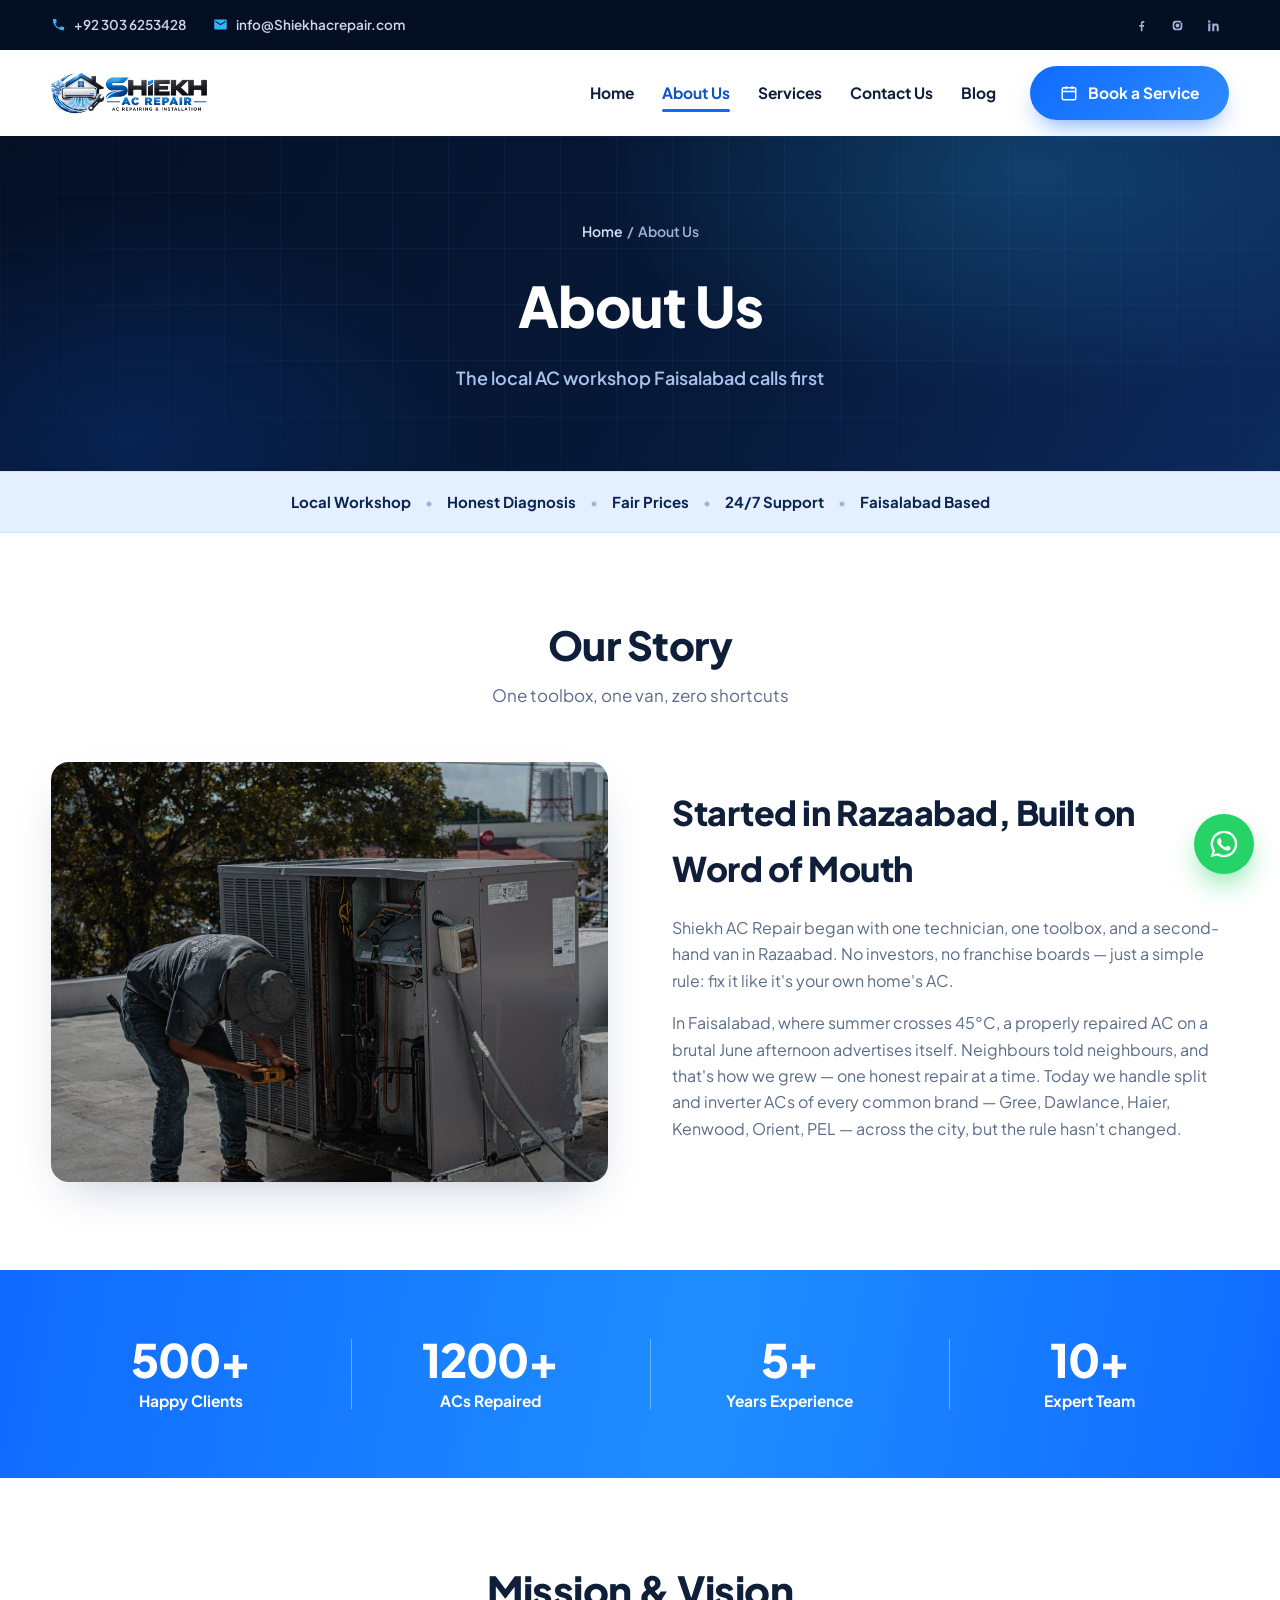
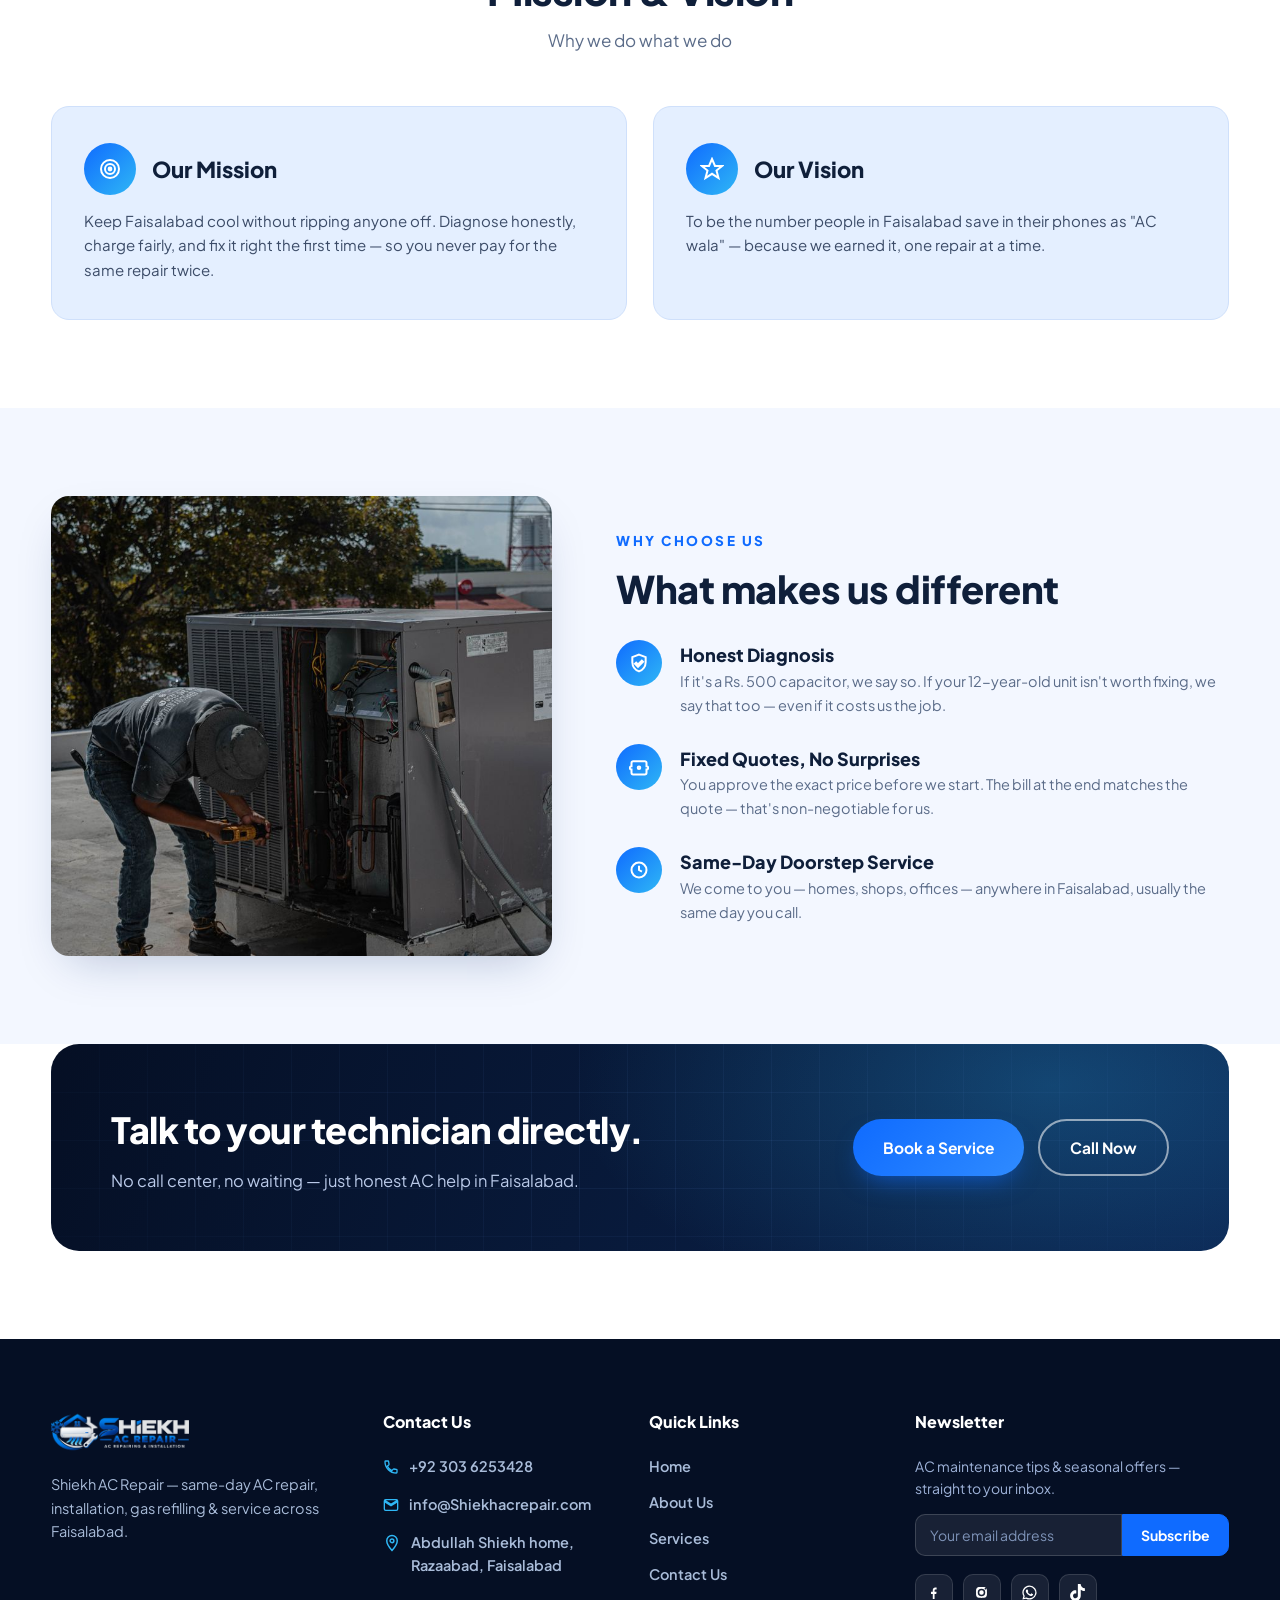
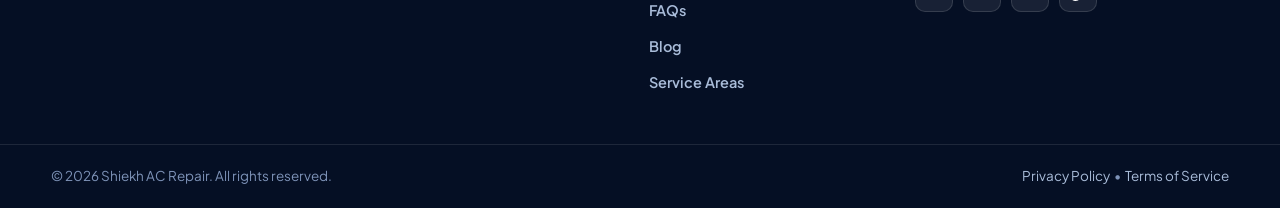
==== commit 8ad83047: "updated" ====
--- a/about.html
+++ b/about.html
@@ -213,6 +213,9 @@
       </form>
       <div class="footer-social">
         <a href="https://facebook.com/abdullahsheikh1" target="_blank" rel="noopener" aria-label="Facebook"><svg viewBox="0 0 24 24"><path d="M13.5 21v-7h2.4l.4-3h-2.8V9.1c0-.9.3-1.5 1.6-1.5h1.3V4.9c-.3 0-1.1-.1-2-.1-2 0-3.4 1.2-3.4 3.5V11H8.5v3H11v7h2.5z"/></svg></a>
+        <a href="https://www.instagram.com/ab_shiekh_/" target="_blank" rel="noopener" aria-label="Instagram"><svg viewBox="0 0 24 24"><path d="M12 8.8A3.2 3.2 0 1 0 12 15.2 3.2 3.2 0 0 0 12 8.8zm0-2.1a5.3 5.3 0 1 1 0 10.6 5.3 5.3 0 0 1 0-10.6zm6.8-.1a1.2 1.2 0 1 1-2.4 0 1.2 1.2 0 0 1 2.4 0zM12 4.2c-2.5 0-2.8 0-3.8.1-1 .1-1.9.4-2.6 1.2-.7.7-1.1 1.6-1.2 2.6-.1 1-.1 1.3-.1 3.8s0 2.8.1 3.8c.1 1 .4 1.9 1.2 2.6.7.7 1.6 1.1 2.6 1.2 1 .1 1.3.1 3.8.1s2.8 0 3.8-.1c1-.1 1.9-.4 2.6-1.2.7-.7 1.1-1.6 1.2-2.6.1-1 .1-1.3.1-3.8s0-2.8-.1-3.8c-.1-1-.4-1.9-1.2-2.6-.7-.7-1.6-1.1-2.6-1.2-1-.1-1.3-.1-3.8-.1z"/></svg></a>
+        <a href="https://wa.me/923036253428" target="_blank" rel="noopener" aria-label="WhatsApp"><svg viewBox="0 0 24 24"><path d="M12 2a10 10 0 0 0-8.6 15.1L2 22l5-1.3A10 10 0 1 0 12 2zm0 18.2a8.2 8.2 0 0 1-4.2-1.1l-.3-.2-3 .8.8-2.9-.2-.3A8.2 8.2 0 1 1 12 20.2zm4.6-6.1c-.3-.1-1.5-.7-1.7-.8-.2-.1-.4-.1-.6.1-.2.3-.6.8-.8 1-.1.2-.3.2-.5.1a6.7 6.7 0 0 1-3.3-2.9c-.3-.4 0-.5.1-.7l.4-.5c.1-.2.1-.3 0-.5l-.8-1.9c-.2-.5-.4-.4-.6-.4h-.5c-.2 0-.5.2-.7.5-.9.9-1.1 2.2-.2 3.9a11.6 11.6 0 0 0 4.5 4.2c1.7.8 2.4.9 3.2.7.5-.1 1.5-.6 1.7-1.2.2-.6.2-1.1.1-1.2 0-.1-.2-.2-.5-.3z"/></svg></a>
+        <a href="https://www.tiktok.com/@ab_shiekh" target="_blank" rel="noopener" aria-label="TikTok"><svg viewBox="0 0 24 24"><path d="M12.525.02c1.31-.02 2.61-.01 3.91-.02.08 1.53.63 3.09 1.75 4.17 1.12 1.11 2.7 1.62 4.24 1.79v4.03c-1.44-.05-2.89-.35-4.2-.97-.57-.26-1.1-.59-1.62-.93-.01 2.92.01 5.84-.02 8.75-.08 1.4-.54 2.79-1.35 3.94-1.31 1.92-3.58 3.17-5.91 3.21-1.43.08-2.86-.31-4.08-1.03-2.02-1.19-3.44-3.37-3.65-5.71-.02-.5-.03-1-.01-1.49.18-1.9 1.12-3.72 2.58-4.96 1.66-1.44 3.98-2.13 6.15-1.72.02 1.48-.04 2.96-.04 4.44-.99-.32-2.15-.23-3.02.37-.63.41-1.11 1.04-1.36 1.75-.21.51-.15 1.07-.14 1.61.24 1.64 1.82 3.02 3.5 2.87 1.12-.01 2.19-.66 2.77-1.61.19-.33.4-.67.41-1.06.1-1.79.06-3.57.07-5.36.01-4.03-.01-8.05.02-12.07z"/></svg></a>
       </div>
     </div>
   </div>
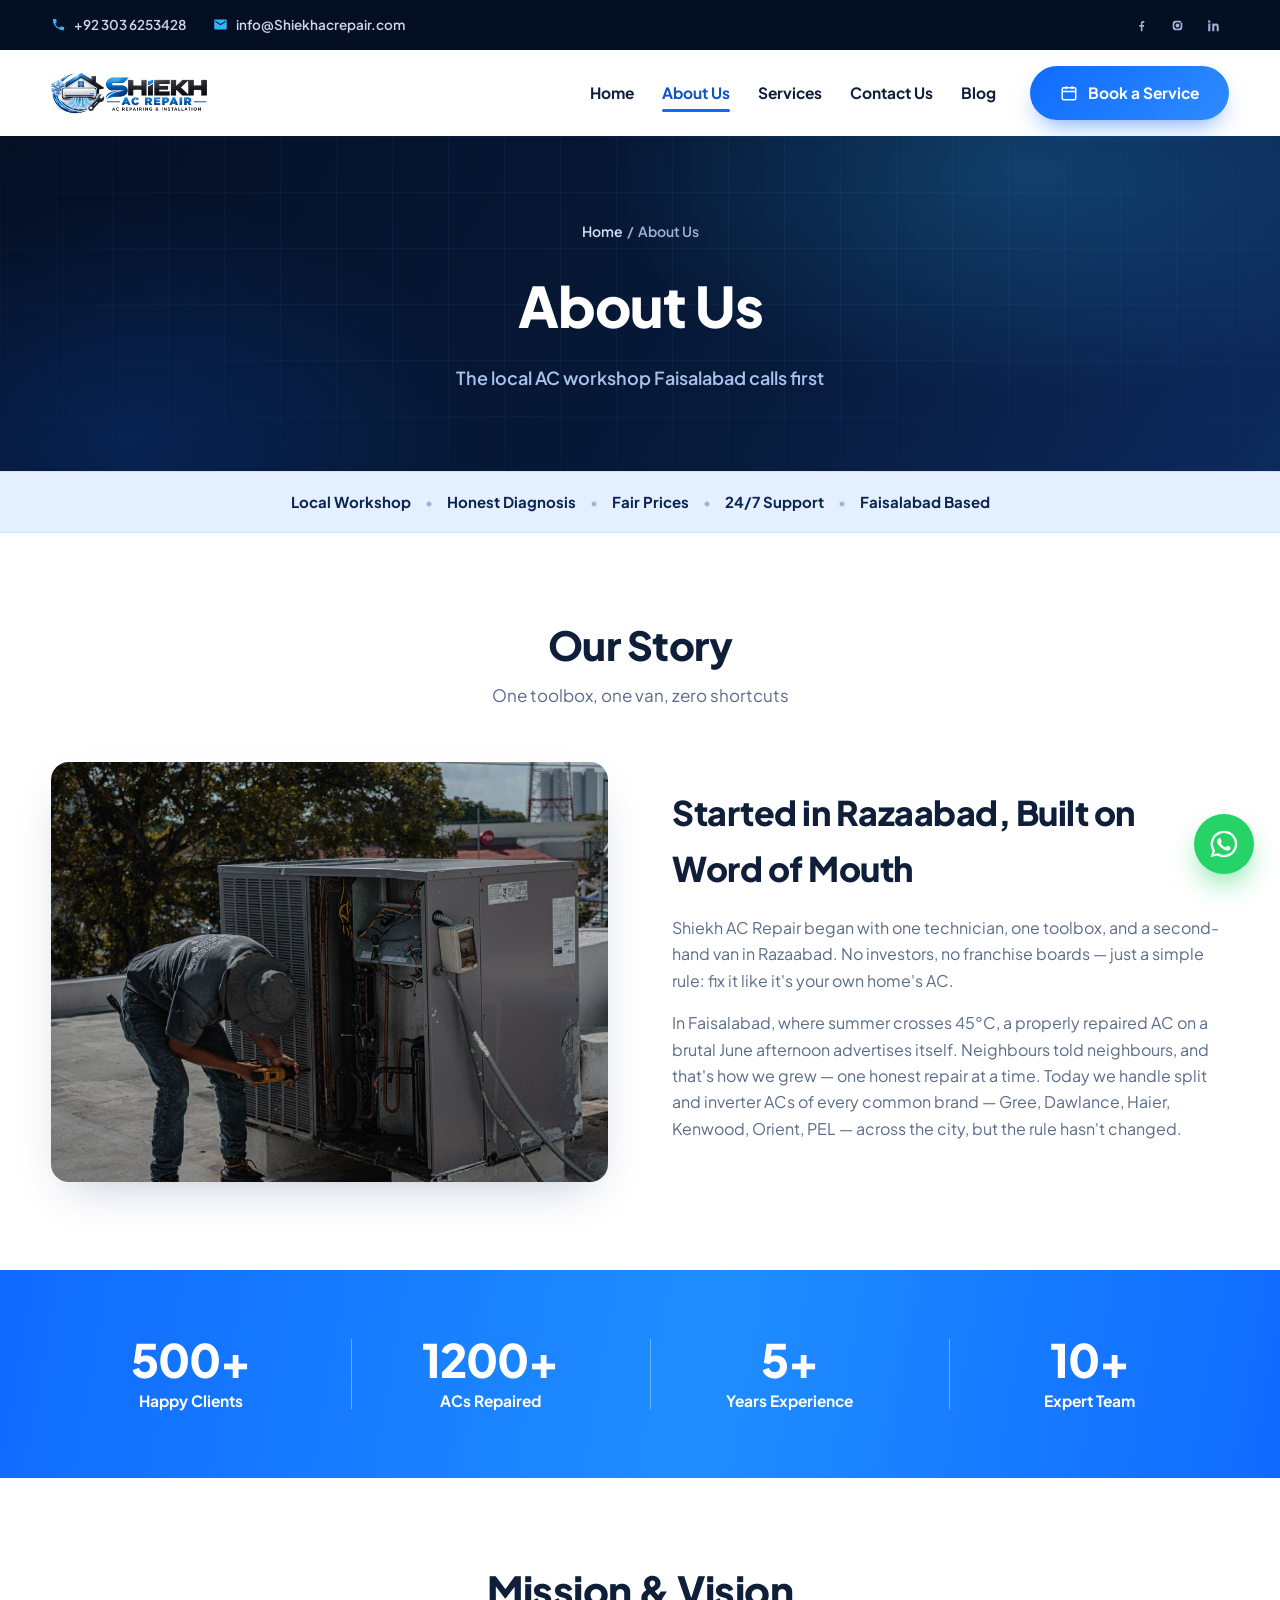
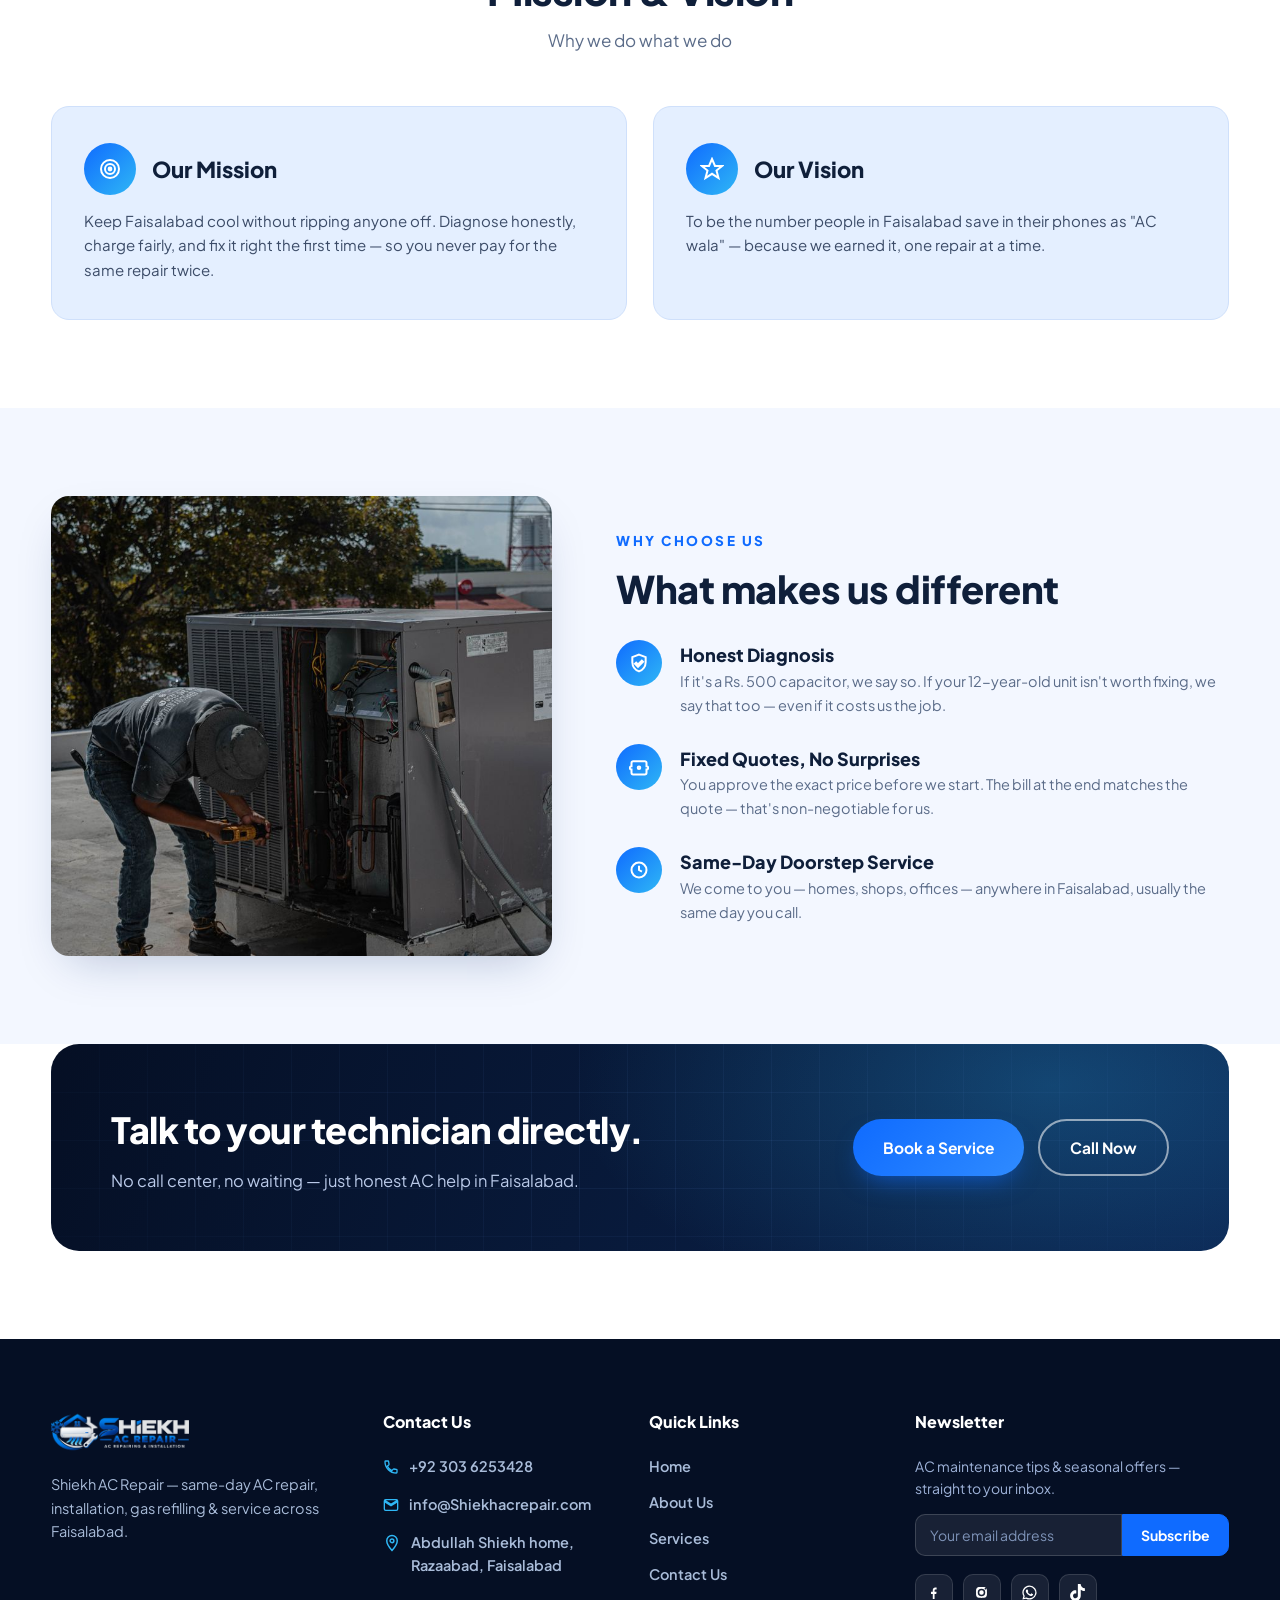
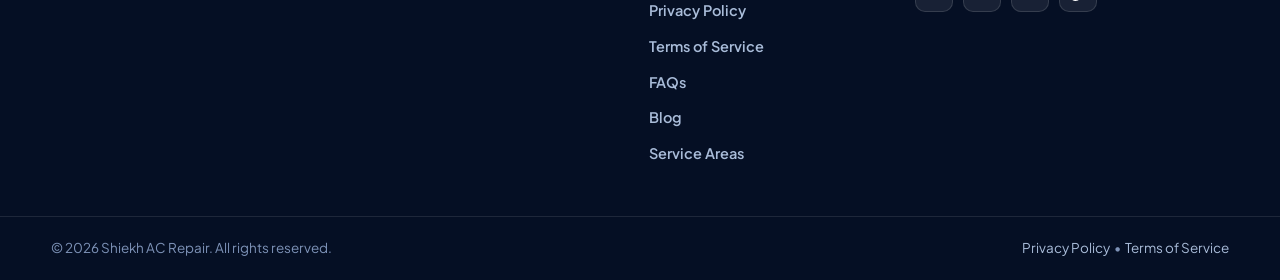
==== commit 042931db: "terms-policy" ====
--- a/about.html
+++ b/about.html
@@ -197,6 +197,8 @@
         <a href="about.html">About Us</a>
         <a href="services.html">Services</a>
         <a href="contact.html">Contact Us</a>
+        <a href="privacy.html">Privacy Policy</a>
+        <a href="terms.html">Terms of Service</a>
         <a href="faqs.html">FAQs</a>
         <a href="blog.html">Blog</a>
         <a href="service-areas.html">Service Areas</a>
@@ -222,7 +224,7 @@
   <div class="footer-bottom">
     <div class="container">
       <span>© <span id="year">2026</span> Shiekh AC Repair. All rights reserved.</span>
-      <span><a href="#">Privacy Policy</a> &nbsp;•&nbsp; <a href="#">Terms of Service</a></span>
+      <span><a href="privacy.html">Privacy Policy</a> &nbsp;•&nbsp; <a href="terms.html">Terms of Service</a></span>
     </div>
   </div>
   <a class="whatsapp-float" href="https://wa.me/923036253428?text=Hello%20Shiekh%20AC%20Repair%2C%20I%20need%20AC%20service." target="_blank" rel="noopener" aria-label="Chat on WhatsApp">
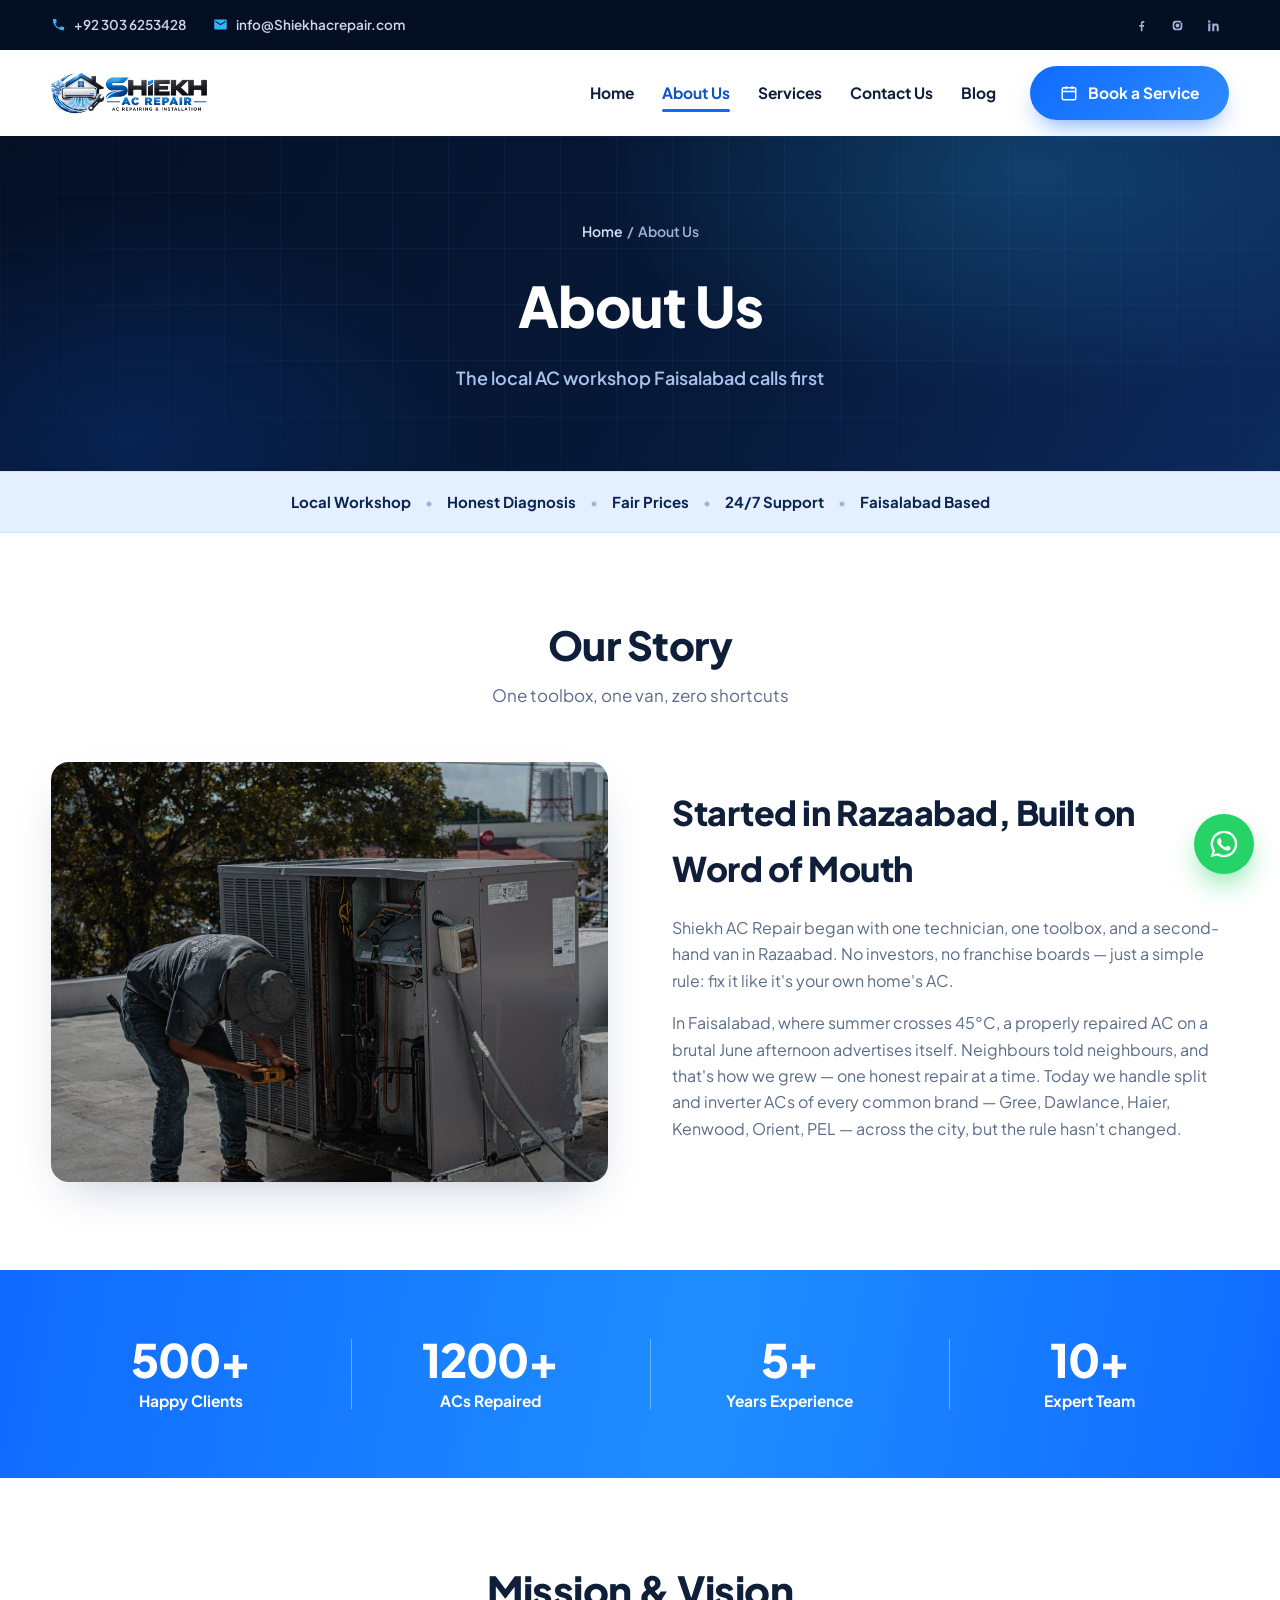
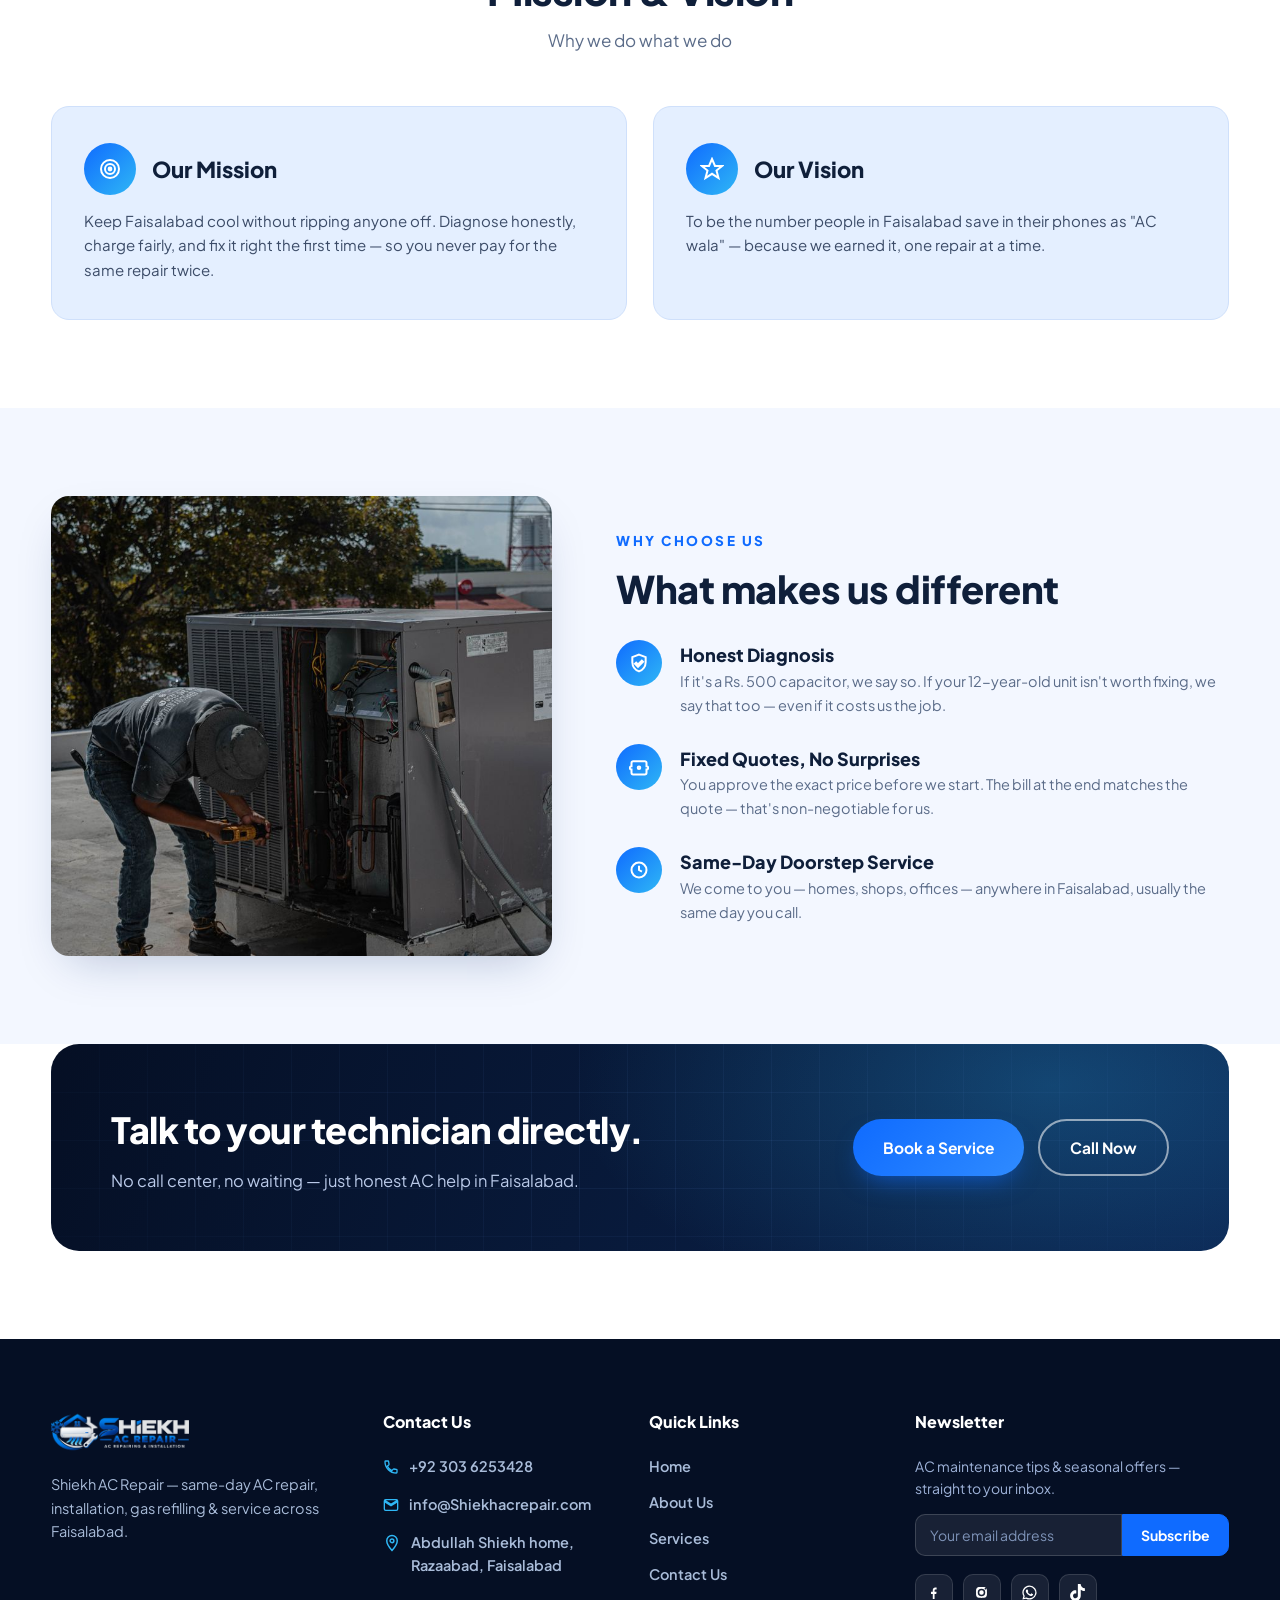
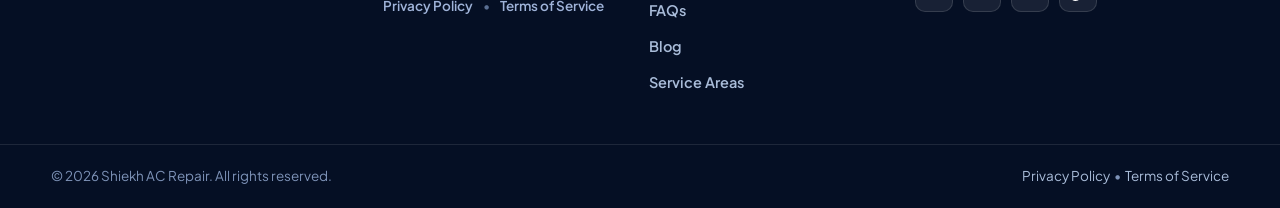
==== commit e685ed94: "footer-updated" ====
--- a/about.html
+++ b/about.html
@@ -188,6 +188,7 @@
         <a href="tel:+923036253428"><svg viewBox="0 0 24 24"><path d="M6.6 10.8c1.4 2.8 3.8 5.2 6.6 6.6l2.2-2.2c.3-.3.7-.4 1-.2 1.1.4 2.3.6 3.6.6.6 0 1 .4 1 1V20c0 .6-.4 1-1 1C10.6 21 3 13.4 3 4c0-.6.4-1 1-1h3.5c.6 0 1 .4 1 1 0 1.2.2 2.4.6 3.6.1.3 0 .7-.2 1l-2.3 2.2z"/></svg>+92 303 6253428</a>
         <a href="mailto:info@Shiekhacrepair.com"><svg viewBox="0 0 24 24"><path d="M20 4H4c-1.1 0-2 .9-2 2v12c0 1.1.9 2 2 2h16c1.1 0 2-.9 2-2V6c0-1.1-.9-2-2-2zm0 4l-8 5-8-5V6l8 5 8-5v2z"/></svg>info@Shiekhacrepair.com</a>
         <span class="footer-addr-line"><svg viewBox="0 0 24 24"><path d="M12 2C8.1 2 5 5.1 5 9c0 5.2 7 13 7 13s7-7.8 7-13c0-3.9-3.1-7-7-7zm0 9.5A2.5 2.5 0 1 1 12 6.5a2.5 2.5 0 0 1 0 5z"/></svg><span>Abdullah Shiekh home,<br>Razaabad, Faisalabad</span></span>
+        <span class="footer-legal"><a href="privacy.html">Privacy Policy</a><span class="dot">•</span><a href="terms.html">Terms of Service</a></span>
       </div>
     </div>
     <div>
@@ -197,8 +198,6 @@
         <a href="about.html">About Us</a>
         <a href="services.html">Services</a>
         <a href="contact.html">Contact Us</a>
-        <a href="privacy.html">Privacy Policy</a>
-        <a href="terms.html">Terms of Service</a>
         <a href="faqs.html">FAQs</a>
         <a href="blog.html">Blog</a>
         <a href="service-areas.html">Service Areas</a>
--- a/assets/css/style.css
+++ b/assets/css/style.css
@@ -597,3 +597,9 @@
 .footer-social svg{width:17px;height:17px;fill:#fff}
 .footer-addr-line{display:inline-flex;gap:10px;align-items:flex-start;font-size:14.5px;font-weight:600;line-height:1.6}
 .footer-addr-line svg{width:18px;height:18px;fill:none;stroke:var(--cyan);stroke-width:2;flex:none;margin-top:3px}
+
+/* ======= Footer legal links ======= */
+.footer-legal{display:flex;align-items:center;gap:10px;font-size:13.5px;margin-top:4px}
+.footer-legal a{color:#9fb3d9;font-weight:600;white-space:nowrap}
+.footer-legal a:hover{color:#fff}
+.footer-legal .dot{color:#5a6f93}
